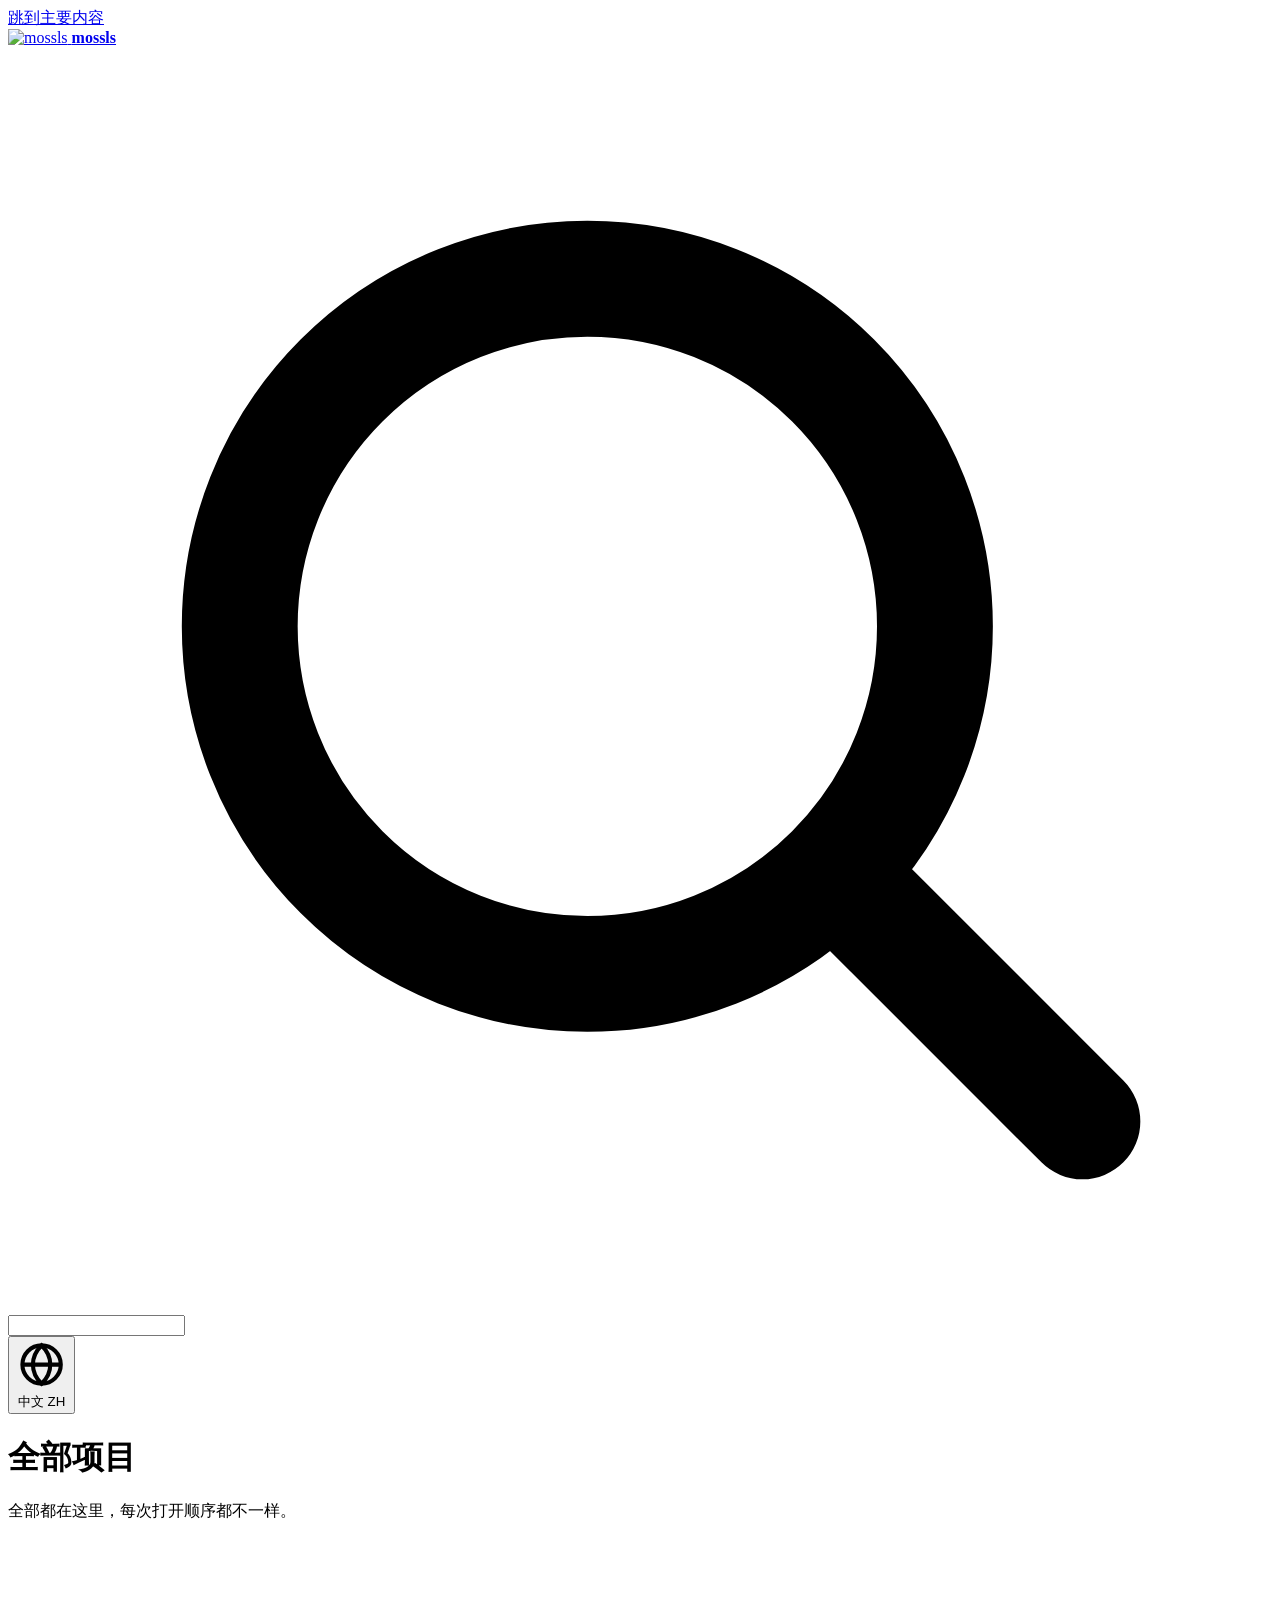
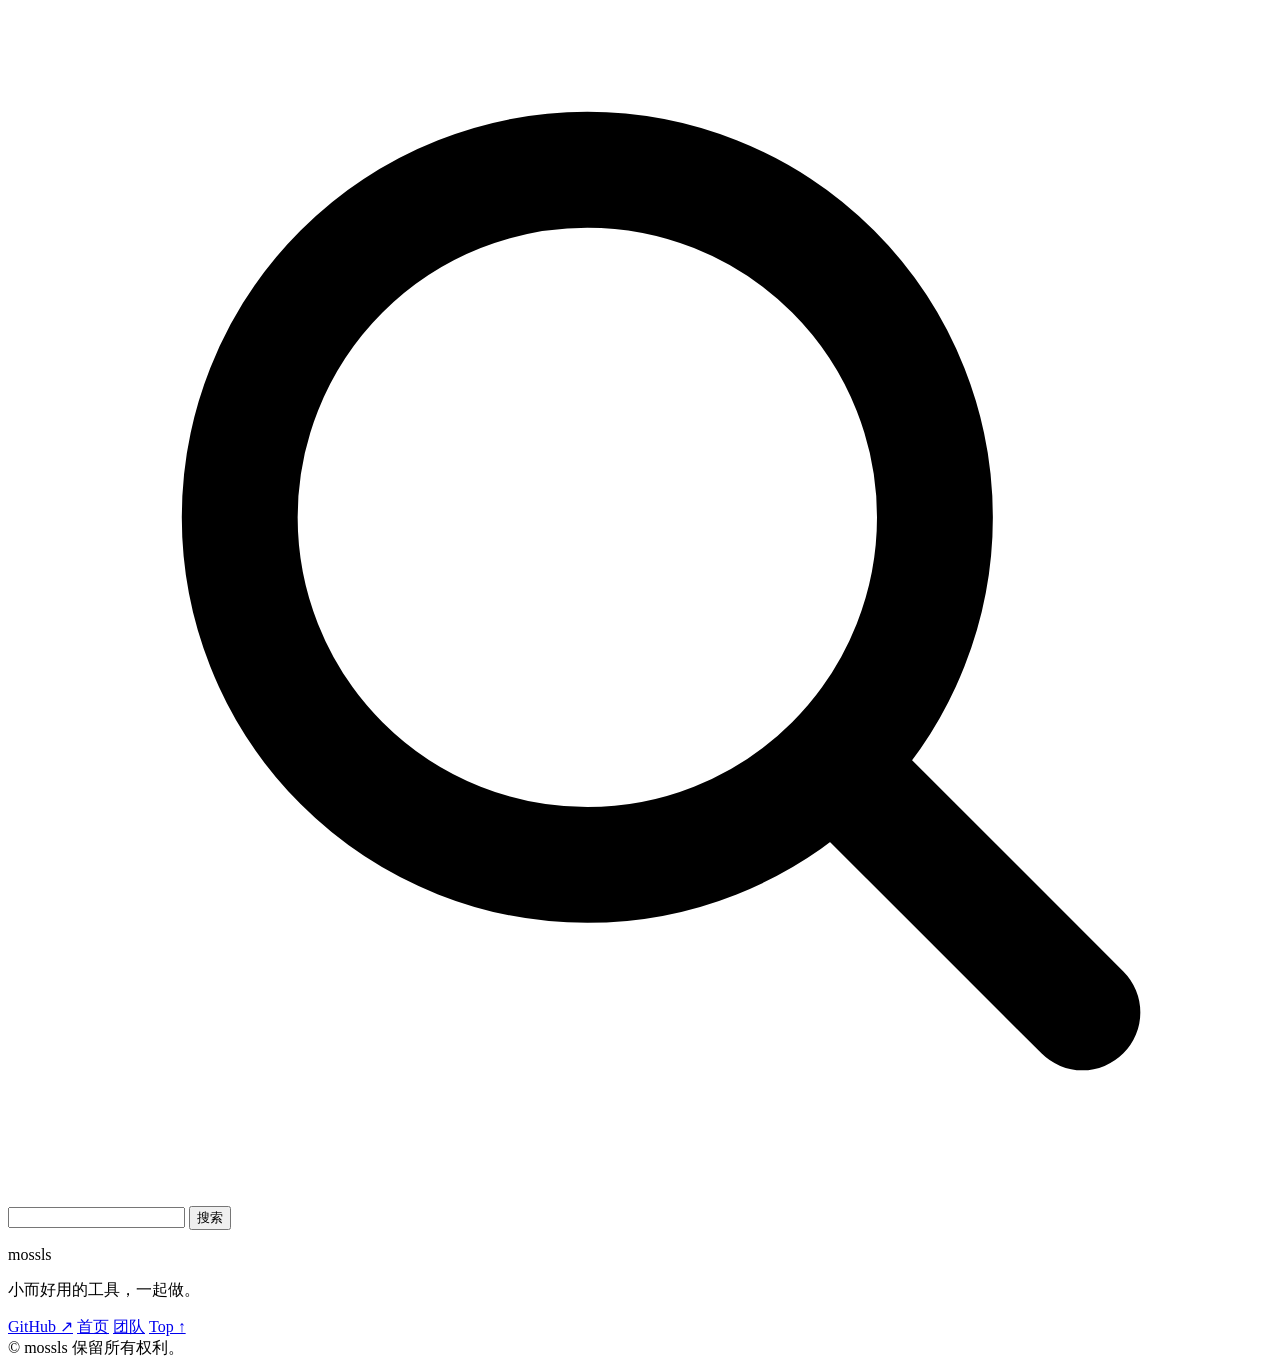
==== all.html @ 0a51744b "add all.html" ====
<!DOCTYPE html>
<html lang="zh" dir="ltr">
<head>
<meta charset="utf-8">
<meta name="viewport" content="width=device-width, initial-scale=1">
<title>mossls — 全部项目</title>
<meta name="description" content="mossls 的全部项目，可按类型、适用软件筛选。">
<meta name="theme-color" content="#fff7ee">
<meta name="color-scheme" content="light">
<link rel="icon" type="image/png" href="assets/favicon.png">
<link rel="apple-touch-icon" href="assets/app-icon.png">
<link rel="stylesheet" href="css/style.css">
<script>document.documentElement.classList.add('js');</script>
</head>
<body data-page="all">
<a class="skip" href="#main" data-i18n="a11y.skip">跳到主要内容</a>

<div class="nav-shell">
  <header class="nav site-header">
    <a class="brand" href="index.html">
      <img class="brand__logo" src="assets/logo-mark.png" alt="mossls" width="720" height="409">
      <span class="brand__text"><strong>mossls</strong></span>
    </a>

    <form class="nav__search" id="navSearch" role="search" action="all.html" method="get" autocomplete="off">
      <svg class="nav__searchico" viewBox="0 0 24 24" fill="none" stroke="currentColor" stroke-width="2.2" stroke-linecap="round" aria-hidden="true"><circle cx="11" cy="11" r="6.6"/><path d="M16 16l4.4 4.4"/></svg>
      <input class="nav__searchinput" id="navQ" type="search" name="q" enterkeyhint="search" autocomplete="off" spellcheck="false" aria-label="Search" data-i18n-placeholder="search.placeholder" data-i18n-aria="search.label">
    </form>

    <div class="lang" id="lang">
      <button class="lang__btn" id="langBtn" type="button" aria-expanded="false" aria-haspopup="listbox" data-i18n-aria="nav.language">
        <svg class="lang__globe" viewBox="0 0 20 20" fill="none" stroke="currentColor" stroke-width="1.6" aria-hidden="true"><circle cx="10" cy="10" r="7.5"/><path d="M2.5 10h15M10 2.5c2.2 2.1 3.4 4.7 3.4 7.5S12.2 15.4 10 17.5C7.8 15.4 6.6 12.8 6.6 10S7.8 4.6 10 2.5z"/></svg>
        <span id="langCurrent">中文</span>
        <span class="lang__code" id="langCode">ZH</span>
      </button>
      <ul class="lang__menu" id="langMenu" role="listbox"></ul>
    </div>
  </header>
</div>

<main class="page page-all" id="main">
  <header class="all-head">
    <h1 class="all-head__title" data-i18n="all.title">全部项目</h1>
    <p class="all-head__sub" data-i18n="all.sub">全部都在这里，每次打开顺序都不一样。</p>

    <form class="all-search" id="allSearch" role="search" autocomplete="off">
      <svg class="all-search__ico" viewBox="0 0 24 24" fill="none" stroke="currentColor" stroke-width="2.2" stroke-linecap="round" aria-hidden="true"><circle cx="11" cy="11" r="6.6"/><path d="M16 16l4.4 4.4"/></svg>
      <input class="all-search__input" id="allQ" type="search" autocomplete="off" spellcheck="false" aria-label="Search" data-i18n-placeholder="search.all" data-i18n-aria="search.label">
      <button class="all-search__go" type="submit" data-i18n="search.go">搜索</button>
    </form>

    <div class="all-facets" id="allFacets"></div>
    <p class="all-count" id="allCount"></p>
  </header>

  <div class="grid grid--all" id="allGrid"></div>
  <p class="all-empty" id="allEmpty" hidden data-i18n="search.empty">没有找到相关项目。</p>
</main>

<footer class="footer">
  <div class="footer__top">
    <div>
      <p class="footer__big">mossls</p>
      <p class="footer__tag" data-i18n="footer.tagline">小而好用的工具，一起做。</p>
    </div>
    <div class="footer__links">
      <a href="https://github.com/KOGGUA-EDIT" target="_blank" rel="noopener">GitHub ↗</a>
      <a href="index.html" data-i18n="nav.home">首页</a>
      <a href="team.html" data-i18n="nav.team">团队</a>
      <a href="#main">Top ↑</a>
    </div>
  </div>
  <div class="footer__bottom">
    <span>© <span id="year"></span> mossls</span>
    <span data-i18n="footer.rights">保留所有权利。</span>
  </div>
</footer>

<script src="js/i18n.js"></script>
<script src="js/data.js"></script>
<script src="js/main.js"></script>
</body>
</html>
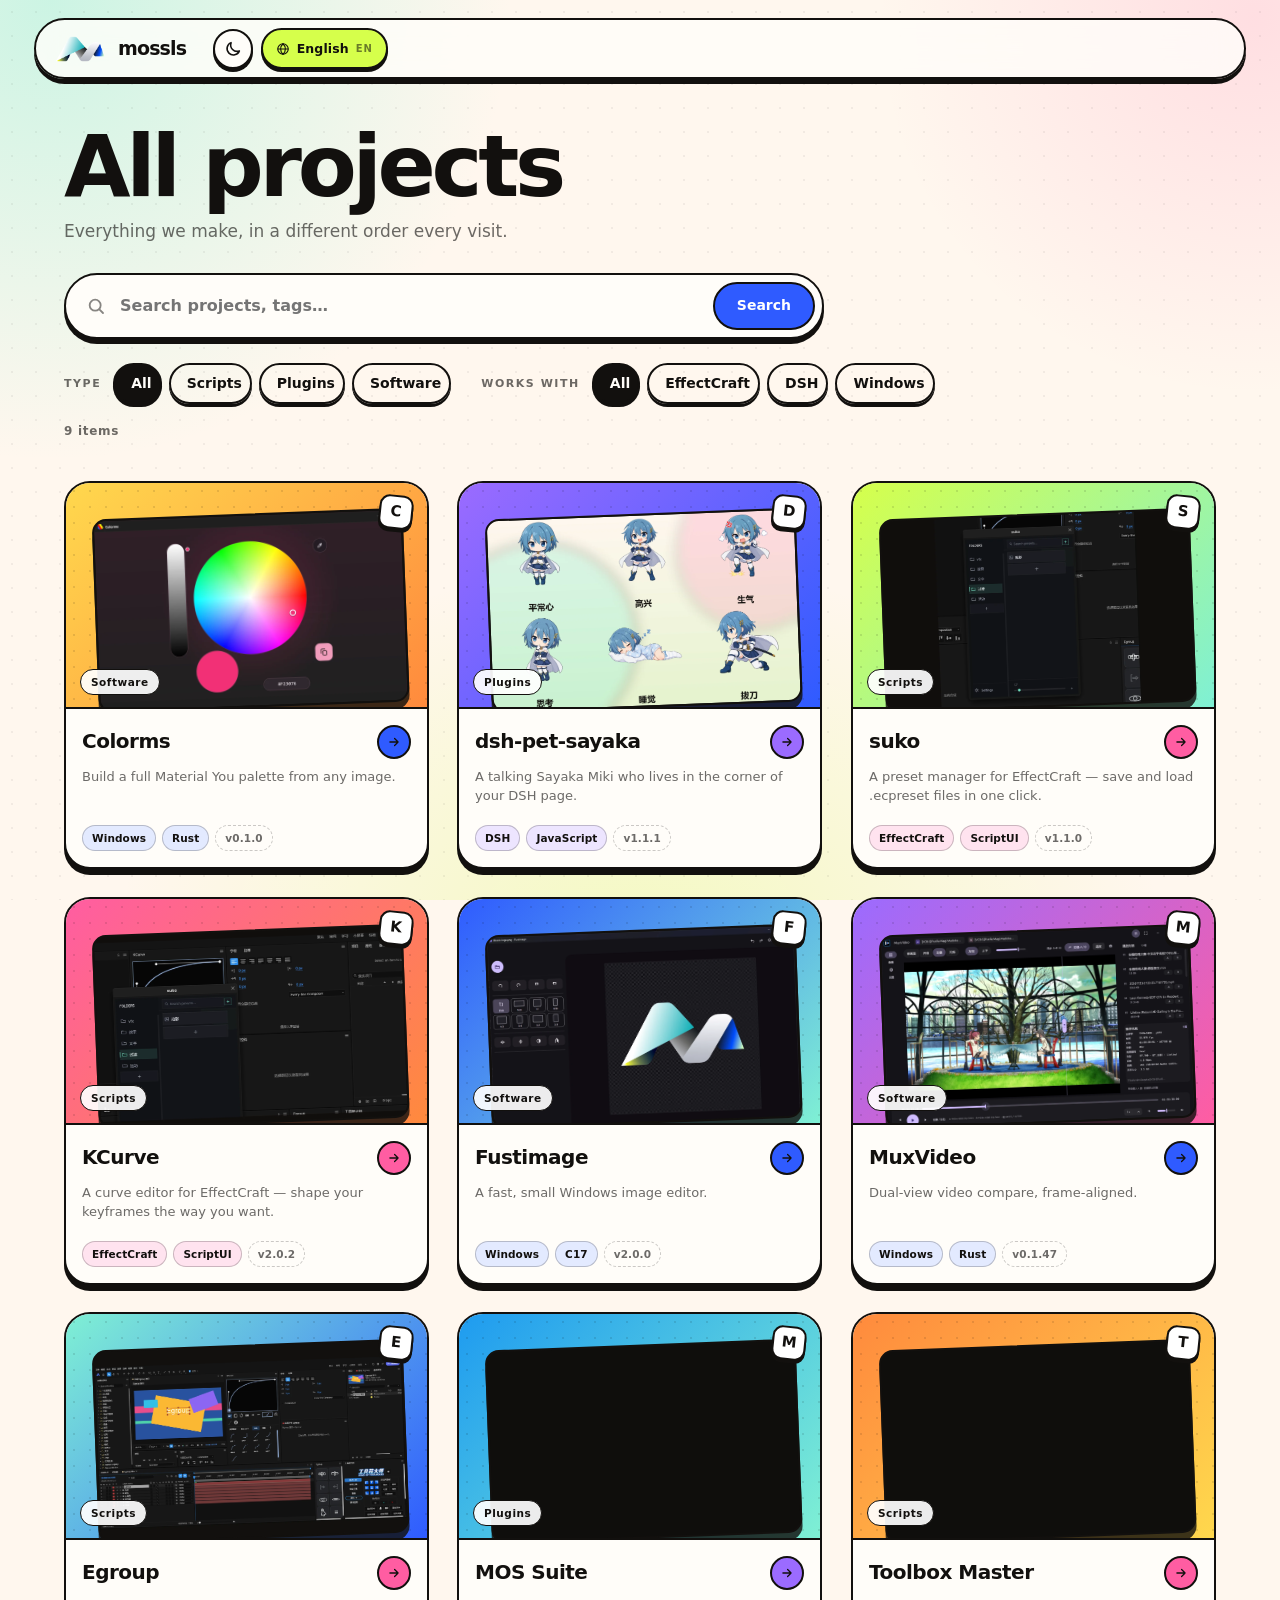
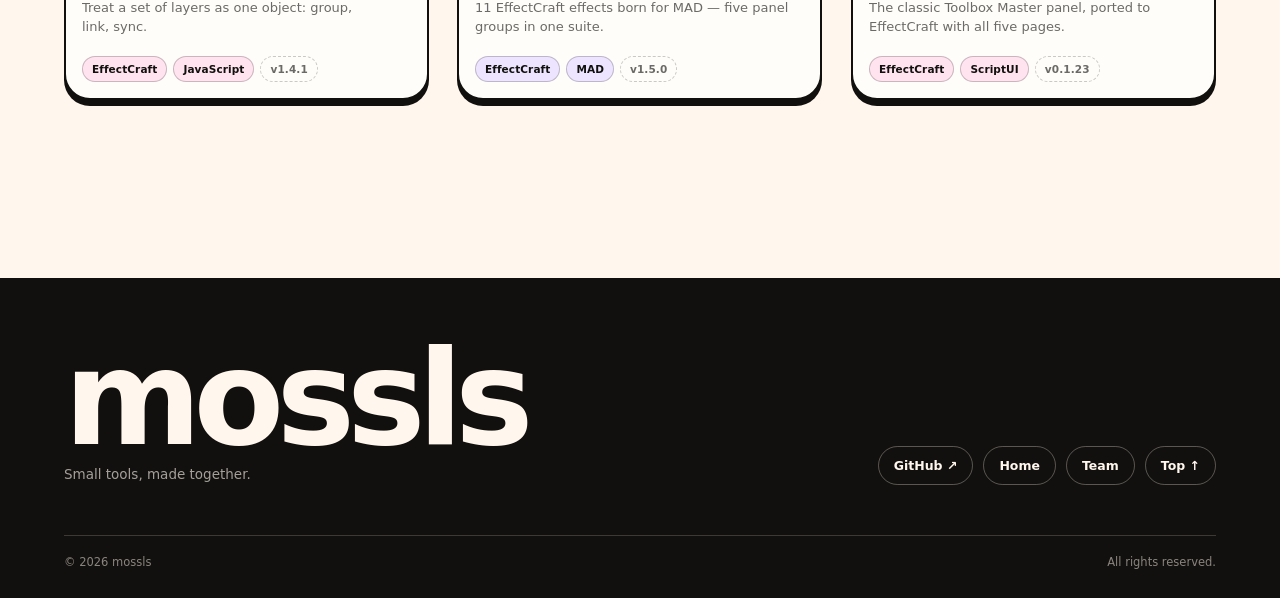
==== commit cdd44501: "feat: add hero logo stroke/particle animation, dark mode, refreshed app shots, and MOS Suite v1.5.0 " ====
--- a/all.html
+++ b/all.html
@@ -6,11 +6,11 @@
 <title>mossls — 全部项目</title>
 <meta name="description" content="mossls 的全部项目，可按类型、适用软件筛选。">
 <meta name="theme-color" content="#fff7ee">
-<meta name="color-scheme" content="light">
+<meta name="color-scheme" content="light dark">
 <link rel="icon" type="image/png" href="assets/favicon.png">
 <link rel="apple-touch-icon" href="assets/app-icon.png">
 <link rel="stylesheet" href="css/style.css">
-<script>document.documentElement.classList.add('js');</script>
+<script>(function(){var r=document.documentElement;r.classList.add('js');try{var t=localStorage.getItem('mossls.theme');if(t!=='dark'&&t!=='light')t=matchMedia('(prefers-color-scheme: dark)').matches?'dark':'light';r.dataset.theme=t;var m=document.querySelector('meta[name="theme-color"]');if(m)m.content=t==='dark'?'#111116':'#fff7ee';}catch(e){}})();</script>
 </head>
 <body data-page="all">
 <a class="skip" href="#main" data-i18n="a11y.skip">跳到主要内容</a>
@@ -27,13 +27,20 @@
       <input class="nav__searchinput" id="navQ" type="search" name="q" enterkeyhint="search" autocomplete="off" spellcheck="false" aria-label="Search" data-i18n-placeholder="search.placeholder" data-i18n-aria="search.label">
     </form>
 
-    <div class="lang" id="lang">
-      <button class="lang__btn" id="langBtn" type="button" aria-expanded="false" aria-haspopup="listbox" data-i18n-aria="nav.language">
-        <svg class="lang__globe" viewBox="0 0 20 20" fill="none" stroke="currentColor" stroke-width="1.6" aria-hidden="true"><circle cx="10" cy="10" r="7.5"/><path d="M2.5 10h15M10 2.5c2.2 2.1 3.4 4.7 3.4 7.5S12.2 15.4 10 17.5C7.8 15.4 6.6 12.8 6.6 10S7.8 4.6 10 2.5z"/></svg>
-        <span id="langCurrent">中文</span>
-        <span class="lang__code" id="langCode">ZH</span>
+    <div class="nav__tools">
+      <button class="theme-btn" id="themeBtn" type="button" aria-label="切换暗夜模式" data-i18n-aria="nav.theme">
+        <svg class="theme-btn__ico theme-btn__ico--sun" viewBox="0 0 24 24" fill="none" stroke="currentColor" stroke-width="2.1" stroke-linecap="round" stroke-linejoin="round" aria-hidden="true"><circle cx="12" cy="12" r="4.2"/><path d="M12 2.5v2.2M12 19.3v2.2M4.9 4.9l1.6 1.6M17.5 17.5l1.6 1.6M2.5 12h2.2M19.3 12h2.2M4.9 19.1l1.6-1.6M17.5 6.5l1.6-1.6"/></svg>
+        <svg class="theme-btn__ico theme-btn__ico--moon" viewBox="0 0 24 24" fill="none" stroke="currentColor" stroke-width="2.1" stroke-linecap="round" stroke-linejoin="round" aria-hidden="true"><path d="M20.5 14.5A8.5 8.5 0 0 1 9.5 3.5a8.5 8.5 0 1 0 11 11z"/></svg>
       </button>
-      <ul class="lang__menu" id="langMenu" role="listbox"></ul>
+
+      <div class="lang" id="lang">
+        <button class="lang__btn" id="langBtn" type="button" aria-expanded="false" aria-haspopup="listbox" data-i18n-aria="nav.language">
+          <svg class="lang__globe" viewBox="0 0 20 20" fill="none" stroke="currentColor" stroke-width="1.6" aria-hidden="true"><circle cx="10" cy="10" r="7.5"/><path d="M2.5 10h15M10 2.5c2.2 2.1 3.4 4.7 3.4 7.5S12.2 15.4 10 17.5C7.8 15.4 6.6 12.8 6.6 10S7.8 4.6 10 2.5z"/></svg>
+          <span id="langCurrent">中文</span>
+          <span class="lang__code" id="langCode">ZH</span>
+        </button>
+        <ul class="lang__menu" id="langMenu" role="listbox"></ul>
+      </div>
     </div>
   </header>
 </div>
--- a/css/style.css
+++ b/css/style.css
@@ -0,0 +1,2705 @@
+/* =========================================================
+   mossls — dopamine editorial
+   ========================================================= */
+
+:root {
+  color-scheme: light;
+  --ink: #12100e;
+  --ink-soft: rgba(18, 16, 14, .62);
+  --line: rgba(18, 16, 14, .16);
+  --paper: #fff7ee;
+  --paper-2: #fffdf9;
+  --blue: #2f5bff;
+  --mint: #7ff0d4;
+  --pink: #ff5da2;
+  --lime: #d6ff4b;
+  --yellow: #ffd84d;
+  --orange: #ff8a3d;
+  --violet: #9b6bff;
+  --radius: 26px;
+  --shadow: 0 6px 0 var(--ink);
+  --shadow-lift: 9px 11px 0 var(--ink);
+  --ease: cubic-bezier(.16, 1, .3, 1);
+  --font-ui: "Segoe UI Variable Text", "Segoe UI", system-ui, -apple-system,
+    "PingFang SC", "Hiragino Sans GB", "Microsoft YaHei", sans-serif;
+  --font-display: "Segoe UI Variable Display", "Segoe UI", system-ui, -apple-system,
+    "PingFang SC", "Hiragino Sans GB", "Microsoft YaHei", sans-serif;
+}
+
+/* ---------- base ---------- */
+
+*, *::before, *::after { box-sizing: border-box; }
+
+html {
+  overflow-x: clip;
+  scroll-behavior: smooth;
+  scroll-padding-block-start: 110px;
+  -webkit-text-size-adjust: 100%;
+}
+body {
+  margin: 0;
+  color: var(--ink);
+  font-family: var(--font-ui);
+  line-height: 1.55;
+  background-color: var(--paper);
+  background-image:
+    radial-gradient(rgba(18, 16, 14, .055) 1px, transparent 1px),
+    radial-gradient(58vw 58vw at 4% 0%, rgba(127, 240, 212, .40), transparent 62%),
+    radial-gradient(46vw 46vw at 98% 2%, rgba(255, 93, 162, .16), transparent 64%),
+    radial-gradient(64vw 48vw at 50% 106%, rgba(214, 255, 75, .28), transparent 64%);
+  background-size: 24px 24px, auto, auto, auto;
+  background-attachment: fixed;
+  overflow-x: hidden;
+  -webkit-font-smoothing: antialiased;
+  text-rendering: optimizeLegibility;
+}
+
+h1, h2, h3, p { margin: 0; }
+ul { margin: 0; padding: 0; list-style: none; }
+a { color: inherit; text-decoration: none; }
+img, svg { display: block; max-width: 100%; }
+button { font: inherit; color: inherit; background: none; border: 0; cursor: pointer; }
+
+:focus-visible {
+  outline: 3px solid var(--blue);
+  outline-offset: 3px;
+  border-radius: 8px;
+}
+
+::selection { background: var(--lime); color: var(--ink); }
+
+.skip {
+  position: fixed;
+  inset-block-start: -100px;
+  inset-inline-start: 16px;
+  z-index: 200;
+  padding: 12px 18px;
+  border: 2px solid var(--ink);
+  border-radius: 999px;
+  background: var(--lime);
+  font-weight: 700;
+  transition: inset-block-start .2s;
+}
+.skip:focus { inset-block-start: 16px; }
+
+/* ---------- nav ---------- */
+
+.nav-shell {
+  position: sticky;
+  inset-block-start: 0;
+  z-index: 90;
+  padding: clamp(10px, 1.6vw, 18px) clamp(12px, 3.4vw, 34px);
+}
+
+.nav {
+  position: relative;
+  display: flex;
+  align-items: center;
+  gap: clamp(10px, 1.6vw, 22px);
+  max-width: 1480px;
+  margin: 0 auto;
+  padding: 8px 10px 8px 14px;
+  border: 2px solid var(--ink);
+  border-radius: 999px;
+  background: rgba(255, 253, 249, .84);
+  backdrop-filter: blur(18px) saturate(1.5);
+  -webkit-backdrop-filter: blur(18px) saturate(1.5);
+  box-shadow: 0 5px 0 var(--ink);
+}
+
+.brand {
+  display: flex;
+  align-items: center;
+  gap: 10px;
+  flex: none;
+  padding: 2px 6px 2px 2px;
+  border-radius: 999px;
+}
+.brand__logo { width: 56px; height: auto; }
+.brand__text { display: flex; flex-direction: column; line-height: 1.02; }
+.brand__text strong {
+  font-size: 19px;
+  font-weight: 800;
+  letter-spacing: -.045em;
+}
+.brand__text small {
+  font-size: 9.5px;
+  font-weight: 700;
+  letter-spacing: .2em;
+  text-transform: uppercase;
+  color: var(--ink-soft);
+}
+
+.nav__search {
+  position: relative;
+  display: flex;
+  align-items: center;
+  gap: 9px;
+  flex: 1 1 200px;
+  min-width: 0;
+  max-width: 440px;
+  margin-inline: auto;
+  height: 44px;
+  padding-inline: 16px;
+  border: 2px solid var(--ink);
+  border-radius: 999px;
+  background: var(--paper);
+  transition: box-shadow .18s var(--ease), transform .18s var(--ease);
+}
+.nav__search:focus-within { box-shadow: 0 0 0 4px rgba(47, 91, 255, .16); }
+
+.nav__searchico { flex: none; width: 18px; height: 18px; opacity: .45; }
+
+.nav__searchinput {
+  flex: 1 1 0;
+  width: 0;
+  min-width: 0;
+  height: 100%;
+  border: 0;
+  background: none;
+  font: inherit;
+  font-size: 14.5px;
+  font-weight: 650;
+  letter-spacing: -.01em;
+  color: var(--ink);
+}
+.nav__searchinput::placeholder { color: rgba(18, 16, 14, .42); font-weight: 500; }
+.nav__searchinput:focus { outline: none; }
+.nav__searchinput::-webkit-search-cancel-button,
+.nav__searchinput::-webkit-search-decoration { -webkit-appearance: none; appearance: none; }
+
+.nav__menu {
+  display: flex;
+  align-items: center;
+  gap: 2px;
+  margin-inline-start: auto;
+}
+
+.navitem { position: relative; }
+
+.navitem__btn {
+  display: flex;
+  align-items: center;
+  gap: 7px;
+  padding: 10px 14px;
+  border-radius: 999px;
+  font-size: 14.5px;
+  font-weight: 700;
+  letter-spacing: -.01em;
+  transition: background .18s, color .18s;
+}
+.navitem__btn:hover { background: rgba(18, 16, 14, .06); }
+.navitem.is-open .navitem__btn { background: var(--ink); color: var(--paper); }
+
+.chev { width: 11px; height: 11px; transition: transform .28s var(--ease); }
+.navitem:hover .chev,
+.navitem.is-open .chev { transform: rotate(180deg); }
+
+.navitem__panel {
+  position: absolute;
+  inset-block-start: calc(100% + 15px);
+  inset-inline-end: 0;
+  width: min(336px, 82vw);
+  padding: 8px;
+  border: 2px solid var(--ink);
+  border-radius: 22px;
+  background: var(--paper-2);
+  box-shadow: 0 7px 0 rgba(18, 16, 14, .9);
+  opacity: 0;
+  visibility: hidden;
+  transform: translateY(10px) scale(.985);
+  transform-origin: top;
+  transition: opacity .2s, transform .26s var(--ease), visibility .2s;
+  z-index: 5;
+}
+.navitem:hover .navitem__panel,
+.navitem:focus-within .navitem__panel,
+.navitem.is-open .navitem__panel {
+  opacity: 1;
+  visibility: visible;
+  transform: none;
+}
+
+.pitem {
+  display: flex;
+  gap: 12px;
+  align-items: flex-start;
+  padding: 10px 12px;
+  border-radius: 15px;
+  transition: background .18s, transform .18s;
+}
+.pitem:hover { background: rgba(18, 16, 14, .055); transform: translateX(2px); }
+.pitem__dot {
+  flex: none;
+  width: 11px;
+  height: 11px;
+  margin-block-start: 6px;
+  border: 1.5px solid var(--ink);
+  border-radius: 50%;
+}
+.pitem__name {
+  display: block;
+  font-size: 14.5px;
+  font-weight: 800;
+  letter-spacing: -.015em;
+}
+.pitem__desc {
+  display: block;
+  margin-block-start: 1px;
+  font-size: 12.5px;
+  line-height: 1.35;
+  color: var(--ink-soft);
+}
+.pitem__more {
+  display: block;
+  margin: 6px 6px 2px;
+  padding: 8px 10px;
+  border-radius: 12px;
+  font-size: 12.5px;
+  font-weight: 700;
+  color: var(--ink-soft);
+  text-align: center;
+}
+.pitem__more:hover { background: rgba(18, 16, 14, .05); color: var(--ink); }
+
+/* language */
+
+.lang { position: relative; flex: none; }
+
+.lang__btn {
+  display: flex;
+  align-items: center;
+  gap: 7px;
+  padding: 9px 13px;
+  border: 2px solid var(--ink);
+  border-radius: 999px;
+  background: var(--lime);
+  font-size: 12.5px;
+  font-weight: 800;
+  letter-spacing: .01em;
+  box-shadow: 0 3px 0 var(--ink);
+  transition: transform .16s var(--ease), box-shadow .16s;
+}
+.lang__btn:hover { transform: translate(-1px, -1px); box-shadow: 4px 4px 0 var(--ink); }
+.lang__btn:active { transform: translate(1px, 1px); box-shadow: 0 1px 0 var(--ink); }
+.lang__globe { width: 14px; height: 14px; }
+
+.lang__menu {
+  position: absolute;
+  inset-block-start: calc(100% + 14px);
+  inset-inline-end: 0;
+  width: 190px;
+  padding: 6px;
+  border: 2px solid var(--ink);
+  border-radius: 18px;
+  background: var(--paper-2);
+  box-shadow: 0 7px 0 rgba(18, 16, 14, .9);
+  opacity: 0;
+  visibility: hidden;
+  transform: translateY(8px);
+  transition: opacity .18s, transform .22s var(--ease), visibility .18s;
+  z-index: 6;
+}
+.lang.is-open .lang__menu { opacity: 1; visibility: visible; transform: none; }
+
+.lang__opt {
+  display: flex;
+  align-items: center;
+  justify-content: space-between;
+  gap: 10px;
+  width: 100%;
+  padding: 9px 11px;
+  border-radius: 11px;
+  font-size: 13.5px;
+  font-weight: 650;
+  text-align: start;
+  transition: background .15s;
+}
+.lang__opt:hover { background: rgba(18, 16, 14, .06); }
+.lang__opt[aria-selected="true"] { background: var(--ink); color: var(--paper); }
+.lang__code {
+  font-size: 10px;
+  font-weight: 800;
+  letter-spacing: .08em;
+  text-transform: uppercase;
+  opacity: .55;
+}
+
+.burger {
+  display: none;
+  width: 44px;
+  height: 44px;
+  border: 2px solid var(--ink);
+  border-radius: 50%;
+  background: var(--paper-2);
+  flex-direction: column;
+  align-items: center;
+  justify-content: center;
+  gap: 5px;
+}
+.burger span {
+  display: block;
+  width: 17px;
+  height: 2.5px;
+  border-radius: 2px;
+  background: var(--ink);
+  transition: transform .25s var(--ease), opacity .2s;
+}
+.burger[aria-expanded="true"] span:first-child { transform: translateY(3.7px) rotate(45deg); }
+.burger[aria-expanded="true"] span:last-child { transform: translateY(-3.7px) rotate(-45deg); }
+
+/* ---------- hero ---------- */
+
+.hero {
+  position: relative;
+  display: grid;
+  grid-template-columns: minmax(0, .92fr) minmax(0, 1.08fr);
+  align-items: center;
+  gap: clamp(16px, 3.5vw, 56px);
+  max-width: 1480px;
+  margin: 0 auto;
+  padding: clamp(18px, 4vw, 54px) clamp(18px, 5vw, 64px) clamp(48px, 7vw, 90px);
+  min-height: calc(100svh - 96px);
+}
+
+.hero__mark {
+  position: relative;
+  display: grid;
+  place-items: center;
+  min-height: clamp(180px, 30vw, 420px);
+}
+
+.hero__blob {
+  position: absolute;
+  width: 74%;
+  aspect-ratio: 1.05;
+  border-radius: 47% 53% 58% 42% / 48% 44% 56% 52%;
+  background: radial-gradient(circle at 32% 26%, #c9fff0 0%, #7ff0d4 46%, #57d9ff 100%);
+  opacity: .55;
+  filter: blur(1px);
+  animation: blobFloat 14s ease-in-out infinite;
+}
+
+.hero__glow {
+  position: absolute;
+  width: 96%;
+  aspect-ratio: 1;
+  border-radius: 50%;
+  background: radial-gradient(circle, rgba(255, 255, 255, .95) 0%, rgba(255, 255, 255, 0) 62%);
+}
+
+/* The logo is shown exactly as the source artwork — no coloured plate, no glow. */
+.hero__mark::before {
+  content: "";
+  position: absolute;
+  width: min(92%, 660px);
+  aspect-ratio: 1.9;
+  border-radius: 50%;
+  background: radial-gradient(closest-side, rgba(255, 255, 255, .92), rgba(255, 255, 255, 0));
+  opacity: .75;
+}
+
+@keyframes blobFloat {
+  0%, 100% { transform: rotate(-4deg) scale(1); }
+  50% { transform: rotate(5deg) scale(1.05); }
+}
+
+.logodraw {
+  position: relative;
+  width: min(100%, 640px);
+  height: auto;
+  animation: logoSettle .8s var(--ease) 1s both;
+}
+
+@keyframes logoSettle {
+  0% { transform: translateY(-30px) scale(.965); }
+  62% { transform: translateY(5px) scale(1.012); }
+  100% { transform: translateY(0) scale(1); }
+}
+
+.draw-path {
+  stroke-dasharray: 1;
+  stroke-dashoffset: 1;
+  animation: drawPath 1.35s cubic-bezier(.6, .02, .3, 1) .1s forwards;
+}
+
+@keyframes drawPath { to { stroke-dashoffset: 0; } }
+
+.spark {
+  position: absolute;
+  font-size: clamp(16px, 2.4vw, 30px);
+  line-height: 1;
+  animation: sparkFloat 6s ease-in-out infinite;
+  animation-delay: var(--sd, 0s);
+}
+.spark--a { inset-block-start: 8%; inset-inline-start: 6%; color: var(--pink); --sd: 0s; }
+.spark--b { inset-block-end: 14%; inset-inline-end: 8%; color: var(--blue); --sd: 1.4s; }
+.spark--c { inset-block-start: 22%; inset-inline-end: 12%; color: var(--orange); font-size: clamp(10px, 1.4vw, 16px); --sd: .8s; }
+.spark--d { inset-block-end: 20%; inset-inline-start: 12%; color: var(--violet); font-size: clamp(10px, 1.4vw, 16px); --sd: 2.1s; }
+
+@keyframes sparkFloat {
+  0%, 100% { transform: translateY(0) rotate(0deg) scale(1); }
+  50% { transform: translateY(-12px) rotate(14deg) scale(1.12); }
+}
+
+.hero__copy { text-align: center; }
+
+.eyebrow {
+  display: inline-flex;
+  align-items: center;
+  gap: 8px;
+  padding: 7px 14px;
+  border: 2px solid var(--ink);
+  border-radius: 999px;
+  background: var(--lime);
+  font-size: 11.5px;
+  font-weight: 800;
+  letter-spacing: .16em;
+  text-transform: uppercase;
+  transform: rotate(-2deg);
+}
+
+.wordmark-wrap { position: relative; margin-block: clamp(14px, 2.4vw, 26px) clamp(6px, 1vw, 10px); }
+
+.wordmark {
+  display: flex;
+  justify-content: center;
+  font-family: var(--font-display);
+  font-size: clamp(58px, 11.4vw, 172px);
+  font-weight: 900;
+  line-height: .84;
+  letter-spacing: -.055em;
+  color: var(--ink);
+}
+.wordmark span {
+  display: inline-block;
+  opacity: 0;
+  filter: blur(16px);
+  transform: translateY(.3em) scale(.94);
+  animation: letterIn .85s var(--ease) forwards;
+  animation-delay: calc(1.7s + var(--i, 0) * .06s);
+}
+
+@keyframes letterIn {
+  to { opacity: 1; filter: blur(0); transform: none; }
+}
+
+.wordmark__rule {
+  width: min(78%, 540px);
+  height: 18px;
+  margin: 4px auto 0;
+  overflow: visible;
+}
+.wordmark__rule path {
+  stroke-dasharray: 1;
+  stroke-dashoffset: 1;
+  animation: drawPath .9s var(--ease) 2.1s forwards;
+}
+
+.hero__tagline {
+  margin-block: clamp(10px, 1.6vw, 18px) 0;
+  font-size: clamp(17px, 1.9vw, 22px);
+  font-weight: 650;
+  letter-spacing: -.015em;
+  line-height: 1.35;
+  text-wrap: balance;
+}
+
+.hero__sub {
+  max-width: min(100%, 30em);
+  margin: 10px auto 0;
+  font-size: clamp(13.5px, 1.2vw, 15.5px);
+  color: var(--ink-soft);
+  text-wrap: pretty;
+}
+
+.hero__actions {
+  display: flex;
+  flex-wrap: wrap;
+  justify-content: center;
+  gap: 12px;
+  margin-block-start: clamp(20px, 2.6vw, 30px);
+}
+
+.btn {
+  display: inline-flex;
+  align-items: center;
+  justify-content: center;
+  gap: 9px;
+  padding: 13px 23px;
+  border: 2px solid var(--ink);
+  border-radius: 999px;
+  background: var(--paper-2);
+  font-size: 14.5px;
+  font-weight: 750;
+  letter-spacing: -.01em;
+  box-shadow: 0 4px 0 var(--ink);
+  transition: transform .18s var(--ease), box-shadow .18s var(--ease), background .18s;
+  white-space: nowrap;
+}
+.btn:hover { transform: translate(-2px, -2px); box-shadow: 6px 6px 0 var(--ink); }
+.btn:active { transform: translate(1px, 1px); box-shadow: 0 1px 0 var(--ink); }
+.btn--primary { background: var(--blue); color: #fff; }
+.btn--primary:hover { background: #1f49e6; }
+.btn--mint { background: var(--mint); color: var(--ink); }
+.btn__ico { width: 16px; height: 16px; }
+
+.hero__meta {
+  margin-block-start: 18px;
+  font-size: 12px;
+  font-weight: 650;
+  letter-spacing: .02em;
+  color: var(--ink-soft);
+}
+.hero__meta b { color: var(--ink); }
+.hero__meta a {
+  border-block-end: 1.5px solid currentColor;
+  padding-block-end: 1px;
+  transition: color .18s, border-color .18s;
+}
+.hero__meta a:hover { color: var(--ink); border-color: var(--ink); }
+
+.hero__scroll {
+  position: absolute;
+  inset-block-end: 16px;
+  inset-inline-start: 50%;
+  transform: translateX(-50%);
+  display: flex;
+  flex-direction: column;
+  align-items: center;
+  gap: 7px;
+  font-size: 10.5px;
+  font-weight: 750;
+  letter-spacing: .18em;
+  text-transform: uppercase;
+  color: var(--ink-soft);
+}
+.hero__scrollline {
+  width: 2px;
+  height: 26px;
+  border-radius: 2px;
+  background: linear-gradient(var(--ink), transparent);
+  animation: scrollPulse 2s ease-in-out infinite;
+}
+@keyframes scrollPulse {
+  0%, 100% { transform: scaleY(.5); opacity: .4; transform-origin: top; }
+  50% { transform: scaleY(1); opacity: 1; transform-origin: top; }
+}
+
+/* ---------- hero entrance ---------- */
+
+.js .hero-in {
+  opacity: 0;
+  filter: blur(14px);
+  transform: translateY(18px);
+  animation: heroIn .9s var(--ease) forwards;
+  animation-delay: var(--hd, 1.6s);
+}
+.js .site-header.hero-in { transform: translateY(-12px); }
+
+@keyframes heroIn {
+  to { opacity: 1; filter: blur(0); transform: none; }
+}
+
+/* ---------- marquee ---------- */
+
+.marquee-wrap {
+  overflow: hidden;
+  padding-block: 14px;
+  margin-block: clamp(6px, 2vw, 24px) clamp(10px, 2vw, 20px);
+}
+
+.marquee {
+  direction: ltr;
+  transform: rotate(-1.15deg) scale(1.035);
+  border-block: 2px solid var(--ink);
+  background: var(--ink);
+  color: var(--paper);
+  padding-block: 10px;
+  overflow: hidden;
+}
+
+.marquee__track {
+  display: flex;
+  align-items: center;
+  width: max-content;
+  animation: marqueeScroll 30s linear infinite;
+}
+
+.marquee__track > * {
+  flex: none;
+  padding-inline: 22px;
+  font-size: clamp(20px, 2.6vw, 32px);
+  font-weight: 900;
+  letter-spacing: -.02em;
+  text-transform: uppercase;
+  line-height: 1.2;
+}
+.marquee__track .outline {
+  color: transparent;
+  -webkit-text-stroke: 1.4px var(--paper);
+}
+.marquee__track .star { color: var(--mint); -webkit-text-stroke: 0; }
+
+@keyframes marqueeScroll { to { transform: translateX(-50%); } }
+
+/* ---------- search results ---------- */
+
+.results {
+  max-width: 1480px;
+  margin: 0 auto;
+  padding: clamp(34px, 5vw, 64px) clamp(18px, 5vw, 64px) clamp(54px, 7vw, 96px);
+  scroll-margin-top: 96px;
+}
+
+.results__head {
+  display: flex;
+  flex-wrap: wrap;
+  align-items: baseline;
+  gap: 12px 20px;
+  padding-block-end: 18px;
+  margin-block-end: clamp(20px, 3vw, 34px);
+  border-block-end: 2px dashed var(--line);
+}
+
+.results__title {
+  display: flex;
+  flex-wrap: wrap;
+  align-items: baseline;
+  gap: 10px;
+  font-family: var(--font-display);
+  font-size: clamp(24px, 3.2vw, 40px);
+  font-weight: 900;
+  line-height: 1;
+  letter-spacing: -.045em;
+}
+
+.results__q { color: var(--blue); font-weight: 800; }
+
+.results__count {
+  padding: 6px 13px;
+  border: 2px solid var(--ink);
+  border-radius: 999px;
+  background: var(--lime);
+  font-size: 13px;
+  font-weight: 800;
+  transform: rotate(-1.5deg);
+}
+
+.results__clear {
+  margin-inline-start: auto;
+  font-size: 13.5px;
+  font-weight: 750;
+  text-decoration: underline;
+  text-underline-offset: 3px;
+  opacity: .6;
+  transition: opacity .18s;
+}
+.results__clear:hover { opacity: 1; }
+
+.results__empty {
+  padding-block: clamp(40px, 8vw, 96px);
+  text-align: center;
+  font-size: clamp(16px, 1.8vw, 20px);
+  font-weight: 600;
+  color: rgba(18, 16, 14, .5);
+}
+
+.section__empty {
+  padding-block: 30px;
+  font-size: 15px;
+  font-weight: 600;
+  color: rgba(18, 16, 14, .45);
+}
+/* ---------- sections ---------- */
+
+.sections {
+  max-width: 1480px;
+  margin: 0 auto;
+  padding-inline: clamp(18px, 5vw, 64px);
+}
+
+.section {
+  padding-block: clamp(44px, 6.5vw, 86px);
+  border-block-start: 2px dashed var(--line);
+  scroll-margin-top: 110px;
+}
+.section:first-child { border-block-start: 0; }
+
+.section__head {
+  display: grid;
+  grid-template-columns: auto minmax(0, 1fr) auto;
+  align-items: start;
+  gap: 12px 24px;
+  margin-block-end: clamp(22px, 3.4vw, 40px);
+}
+
+.section__num {
+  display: inline-grid;
+  place-items: center;
+  min-width: 46px;
+  height: 46px;
+  margin-block-start: 6px;
+  padding-inline: 10px;
+  border: 2px solid var(--ink);
+  border-radius: 999px;
+  background: var(--acc, var(--mint));
+  font-size: 13px;
+  font-weight: 800;
+  letter-spacing: .04em;
+  transform: rotate(-3deg);
+}
+
+.section__titlewrap { flex: 1 1 320px; min-width: 0; }
+
+.section__title {
+  font-family: var(--font-display);
+  font-size: clamp(32px, 5.2vw, 66px);
+  font-weight: 900;
+  line-height: .95;
+  letter-spacing: -.045em;
+}
+
+.section__desc {
+  max-width: 42ch;
+  margin-block-start: 8px;
+  font-size: clamp(13px, 1.2vw, 15px);
+  color: var(--ink-soft);
+}
+
+.section__count {
+  align-self: start;
+  margin-block-start: 8px;
+  justify-self: end;
+  padding: 6px 12px;
+  border: 2px solid var(--ink);
+  border-radius: 999px;
+  background: var(--paper-2);
+  font-size: 11.5px;
+  font-weight: 800;
+  letter-spacing: .06em;
+  white-space: nowrap;
+}
+
+/* ---------- view-all link ---------- */
+
+.section__all {
+  align-self: start;
+  justify-self: end;
+  display: inline-flex;
+  align-items: center;
+  gap: 9px;
+  margin-block-start: 6px;
+  padding: 8px 13px 8px 15px;
+  border: 2px solid var(--ink);
+  border-radius: 999px;
+  background: var(--acc-soft, var(--paper-2));
+  font-size: 13px;
+  font-weight: 800;
+  letter-spacing: -.01em;
+  white-space: nowrap;
+  transition: transform .18s var(--ease), box-shadow .18s var(--ease), background .18s var(--ease);
+}
+.section__all > span { display: inline-flex; align-items: center; gap: 7px; }
+.section__all svg { width: 15px; height: 15px; }
+.section__allnum {
+  display: inline-grid;
+  place-items: center;
+  min-width: 21px;
+  height: 21px;
+  padding-inline: 6px;
+  border: 1.5px solid var(--ink);
+  border-radius: 999px;
+  background: var(--paper-2);
+  font-size: 11px;
+  font-weight: 800;
+}
+.section__all:hover {
+  transform: translate(-2px, -2px);
+  box-shadow: 4px 4px 0 var(--ink);
+  background: var(--acc, var(--mint));
+}
+
+/* ---------- all projects page ---------- */
+
+body[data-page="all"] .nav__search { display: none; }
+body[data-page="all"] .nav .lang { margin-inline-start: auto; }
+body[data-page="all"] .cover__num { display: none; }
+
+.page-all { padding-block-start: clamp(24px, 4vw, 52px); }
+
+.all-head { margin-block-end: clamp(22px, 3.4vw, 40px); }
+
+.all-head__title {
+  font-family: var(--font-display);
+  font-size: clamp(40px, 7vw, 86px);
+  font-weight: 900;
+  line-height: .92;
+  letter-spacing: -.05em;
+}
+
+.all-head__sub {
+  max-width: 46ch;
+  margin-block-start: 12px;
+  font-size: clamp(14px, 1.4vw, 17px);
+  color: var(--ink-soft);
+  text-wrap: pretty;
+}
+
+.all-search {
+  display: flex;
+  align-items: center;
+  gap: 12px;
+  max-width: 760px;
+  margin-block-start: clamp(18px, 2.6vw, 28px);
+  padding: 7px 7px 7px 20px;
+  border: 2px solid var(--ink);
+  border-radius: 999px;
+  background: var(--paper-2);
+  box-shadow: 0 5px 0 var(--ink);
+  transition: box-shadow .18s var(--ease);
+}
+.all-search:focus-within { box-shadow: 0 5px 0 var(--ink), 0 0 0 4px rgba(47, 91, 255, .16); }
+.all-search__ico { flex: none; width: 20px; height: 20px; opacity: .5; }
+
+.all-search__input {
+  flex: 1 1 0;
+  min-width: 0;
+  height: 42px;
+  border: 0;
+  background: none;
+  font: inherit;
+  font-size: 16px;
+  font-weight: 650;
+  color: var(--ink);
+}
+.all-search__input:focus { outline: none; }
+.all-search__input::-webkit-search-cancel-button,
+.all-search__input::-webkit-search-decoration { -webkit-appearance: none; appearance: none; }
+
+.all-search__go {
+  flex: none;
+  padding: 11px 22px;
+  border: 2px solid var(--ink);
+  border-radius: 999px;
+  background: var(--blue);
+  color: #fff;
+  font-size: 14px;
+  font-weight: 800;
+  transition: transform .18s var(--ease), background .18s var(--ease);
+}
+.all-search__go:hover { transform: translateY(-1px); }
+
+.all-facets {
+  display: flex;
+  flex-wrap: wrap;
+  gap: 12px 30px;
+  margin-block-start: clamp(16px, 2.4vw, 24px);
+}
+
+.facet { display: flex; flex-wrap: wrap; align-items: center; gap: 8px 12px; }
+
+.facet__label {
+  font-size: 11px;
+  font-weight: 800;
+  letter-spacing: .14em;
+  text-transform: uppercase;
+  color: var(--ink-soft);
+}
+
+.chips { display: flex; flex-wrap: wrap; gap: 7px; }
+
+.chip {
+  padding: 6px 13px;
+  border: 2px solid var(--ink);
+  border-radius: 999px;
+  background: var(--paper-2);
+  font-size: 13px;
+  font-weight: 700;
+  transition: background .16s var(--ease), color .16s var(--ease), transform .16s var(--ease);
+}
+.chip:hover { transform: translateY(-1px); background: var(--mint); }
+.chip.is-on { background: var(--ink); color: var(--paper-2); }
+
+.all-count {
+  margin-block-start: 18px;
+  font-size: 12px;
+  font-weight: 700;
+  letter-spacing: .06em;
+  color: var(--ink-soft);
+}
+
+.grid--all { padding-block-end: clamp(46px, 8vw, 88px); }
+
+.all-empty {
+  padding-block: clamp(28px, 6vw, 56px);
+  font-size: 15px;
+  color: var(--ink-soft);
+}
+
+/* ---------- cards ---------- */
+
+.grid {
+  display: grid;
+  grid-template-columns: repeat(auto-fill, minmax(min(100%, 340px), 1fr));
+  gap: clamp(16px, 2.2vw, 28px);
+}
+
+.card {
+  position: relative;
+  display: flex;
+  flex-direction: column;
+  border: 2px solid var(--ink);
+  border-radius: var(--radius);
+  background: var(--paper-2);
+  overflow: hidden;
+  container-type: inline-size;
+  box-shadow: var(--shadow);
+  transition: transform .24s var(--ease), box-shadow .24s var(--ease);
+}
+.card:hover { transform: translate(-3px, -4px); box-shadow: var(--shadow-lift); }
+.card:active { transform: translate(0, 0); box-shadow: var(--shadow); }
+
+.card__cover {
+  position: relative;
+  aspect-ratio: 16 / 10;
+  overflow: hidden;
+  border-block-end: 2px solid var(--ink);
+  background: linear-gradient(135deg, var(--c1, var(--mint)), var(--c2, var(--blue)));
+  isolation: isolate;
+}
+
+@container (min-width: 520px) {
+  .card__cover { aspect-ratio: 16 / 7.6; }
+  .cover__tile { width: 26%; }
+}
+
+.cover__dots {
+  position: absolute;
+  inset: 0;
+  background-image: radial-gradient(rgba(18, 16, 14, .26) 1.4px, transparent 1.4px);
+  background-size: 16px 16px;
+  opacity: .42;
+  mix-blend-mode: multiply;
+}
+
+.cover__num {
+  position: absolute;
+  inset-block-start: -16%;
+  inset-inline-end: 3%;
+  font-family: var(--font-display);
+  font-size: clamp(90px, 19cqw, 150px);
+  font-weight: 900;
+  line-height: 1;
+  letter-spacing: -.05em;
+  color: transparent;
+  -webkit-text-stroke: 2px rgba(18, 16, 14, .34);
+}
+
+.cover__tile {
+  position: absolute;
+  inset-block-start: 50%;
+  inset-inline-start: 50%;
+  display: grid;
+  place-items: center;
+  width: 31%;
+  aspect-ratio: 1;
+  border: 2px solid var(--ink);
+  border-radius: 28%;
+  background: rgba(255, 255, 255, .95);
+  box-shadow: 0 8px 0 rgba(18, 16, 14, .85);
+  font-family: var(--font-display);
+  font-size: clamp(26px, 6cqw, 54px);
+  font-weight: 900;
+  transform: translate(-50%, -50%) rotate(-7deg);
+  transition: transform .32s var(--ease);
+}
+.card:hover .cover__tile { transform: translate(-50%, -50%) rotate(3deg) scale(1.05); }
+
+.cover__cat {
+  position: absolute;
+  inset-block-end: 12px;
+  inset-inline-start: 14px;
+  padding: 4px 10px;
+  border: 1.5px solid var(--ink);
+  border-radius: 999px;
+  background: rgba(255, 255, 255, .92);
+  font-size: clamp(10.5px, 2.1cqw, 13px);
+  font-weight: 800;
+  letter-spacing: .05em;
+}
+
+.card__body {
+  display: flex;
+  flex-direction: column;
+  gap: 9px;
+  flex: 1;
+  padding: clamp(16px, 3.6cqw, 26px);
+}
+
+.card__name {
+  display: flex;
+  align-items: center;
+  justify-content: space-between;
+  gap: 12px;
+  font-size: clamp(20px, 4.6cqw, 30px);
+  font-weight: 850;
+  letter-spacing: -.025em;
+  line-height: 1.15;
+}
+
+.card__go {
+  display: grid;
+  place-items: center;
+  flex: none;
+  width: clamp(34px, 6.6cqw, 44px);
+  height: clamp(34px, 6.6cqw, 44px);
+  border: 2px solid var(--ink);
+  border-radius: 50%;
+  background: var(--acc, var(--mint));
+  transition: transform .24s var(--ease);
+}
+.card:hover .card__go { transform: rotate(-45deg); }
+.card__go svg { width: 14px; height: 14px; }
+
+.card__tag {
+  font-size: clamp(13px, 2.6cqw, 16.5px);
+  line-height: 1.45;
+  color: var(--ink-soft);
+  text-wrap: pretty;
+}
+
+.card__foot {
+  display: flex;
+  flex-wrap: wrap;
+  gap: 6px;
+  margin-block-start: auto;
+  padding-block-start: 10px;
+}
+
+.tag {
+  padding: 4px 9px;
+  border: 1.5px solid rgba(18, 16, 14, .22);
+  border-radius: 999px;
+  background: var(--acc-soft, #f2f2f2);
+  font-size: clamp(10.5px, 2cqw, 12.5px);
+  font-weight: 750;
+  letter-spacing: .01em;
+  white-space: nowrap;
+}
+.tag--ver {
+  background: transparent;
+  border-style: dashed;
+  color: var(--ink-soft);
+  font-variant-numeric: tabular-nums;
+}
+
+/* ---------- reveal ---------- */
+
+.js .reveal {
+  opacity: 0;
+  filter: blur(12px);
+  transform: translateY(24px);
+  transition: opacity .8s var(--ease), transform .8s var(--ease), filter .8s var(--ease);
+  transition-delay: var(--rd, 0s);
+}
+.js .reveal.in { opacity: 1; filter: blur(0); transform: none; }
+
+/* ---------- footer ---------- */
+
+.footer {
+  position: relative;
+  z-index: 1;
+  margin-block-start: clamp(40px, 7vw, 90px);
+  padding: clamp(36px, 5vw, 66px) clamp(20px, 5vw, 64px) 26px;
+  background: var(--ink);
+  color: var(--paper);
+  border-block-start: 2px solid var(--ink);
+}
+
+.footer__top {
+  display: flex;
+  flex-wrap: wrap;
+  align-items: flex-end;
+  justify-content: space-between;
+  gap: 28px;
+  max-width: 1480px;
+  margin: 0 auto;
+  padding-block-end: clamp(26px, 4vw, 50px);
+  border-block-end: 1px solid rgba(255, 247, 238, .18);
+}
+
+.footer__big {
+  font-family: var(--font-display);
+  font-size: clamp(46px, 11vw, 132px);
+  font-weight: 900;
+  line-height: .82;
+  letter-spacing: -.06em;
+}
+
+.footer__tag {
+  margin-block-start: 12px;
+  font-size: 13.5px;
+  color: rgba(255, 247, 238, .62);
+}
+
+.footer__links {
+  display: flex;
+  flex-wrap: wrap;
+  gap: 10px;
+}
+.footer__links a {
+  padding: 9px 15px;
+  border: 1.5px solid rgba(255, 247, 238, .3);
+  border-radius: 999px;
+  font-size: 12.5px;
+  font-weight: 700;
+  transition: background .18s, border-color .18s, color .18s;
+}
+.footer__links a:hover {
+  background: var(--mint);
+  border-color: var(--mint);
+  color: var(--ink);
+}
+
+.footer__bottom {
+  display: flex;
+  flex-wrap: wrap;
+  align-items: center;
+  justify-content: space-between;
+  gap: 8px 20px;
+  max-width: 1480px;
+  margin: 18px auto 0;
+  font-size: 11.5px;
+  color: rgba(255, 247, 238, .5);
+}
+
+/* ---------- inner pages ---------- */
+
+.page {
+  max-width: 1280px;
+  margin: 0 auto;
+  padding: clamp(14px, 2.5vw, 30px) clamp(18px, 5vw, 64px) 0;
+}
+
+.back {
+  display: inline-flex;
+  align-items: center;
+  gap: 8px;
+  padding: 8px 14px;
+  border: 2px solid var(--ink);
+  border-radius: 999px;
+  background: var(--paper-2);
+  font-size: 12.5px;
+  font-weight: 750;
+  box-shadow: 0 3px 0 var(--ink);
+  transition: transform .16s var(--ease), box-shadow .16s;
+}
+.back:hover { transform: translate(-1px, -1px); box-shadow: 4px 4px 0 var(--ink); }
+
+/* team */
+
+.team-head {
+  display: grid;
+  grid-template-columns: minmax(0, 1fr);
+  gap: 18px;
+  padding-block: clamp(26px, 5vw, 60px) clamp(20px, 3vw, 34px);
+}
+
+.team-head__logo { width: clamp(150px, 24vw, 260px); height: auto; }
+
+.team-values-title {
+  font-family: var(--font-display);
+  font-size: clamp(30px, 4.4vw, 54px);
+  font-weight: 900;
+  line-height: .96;
+  letter-spacing: -.045em;
+  padding-block-start: clamp(6px, 1.4vw, 14px);
+}
+
+.team-head h1 {
+  font-family: var(--font-display);
+  font-size: clamp(38px, 7vw, 88px);
+  font-weight: 900;
+  line-height: .94;
+  letter-spacing: -.05em;
+}
+
+.team-head .lead {
+  max-width: 30ch;
+  font-size: clamp(17px, 2vw, 23px);
+  font-weight: 650;
+  letter-spacing: -.015em;
+}
+
+.prose {
+  display: grid;
+  gap: 14px;
+  max-width: 72ch;
+  padding-block: clamp(10px, 2vw, 20px) clamp(30px, 4vw, 50px);
+  font-size: clamp(14px, 1.35vw, 16.5px);
+  color: rgba(18, 16, 14, .78);
+}
+.prose p { text-wrap: pretty; }
+
+.values {
+  display: grid;
+  grid-template-columns: repeat(auto-fit, minmax(min(100%, 300px), 1fr));
+  gap: clamp(14px, 2vw, 24px);
+  padding-block: clamp(10px, 2vw, 20px) clamp(30px, 5vw, 60px);
+}
+
+.value {
+  position: relative;
+  padding: 26px 24px 28px;
+  border: 2px solid var(--ink);
+  border-radius: var(--radius);
+  background: var(--paper-2);
+  box-shadow: var(--shadow);
+  overflow: hidden;
+}
+.value::after {
+  content: "";
+  position: absolute;
+  inset-block-start: -40%;
+  inset-inline-end: -20%;
+  width: 60%;
+  aspect-ratio: 1;
+  border-radius: 50%;
+  background: var(--vc, var(--mint));
+  opacity: .55;
+  filter: blur(2px);
+  z-index: 0;
+}
+.value > * { position: relative; z-index: 1; }
+
+.value__num {
+  display: inline-block;
+  font-size: 12px;
+  font-weight: 800;
+  letter-spacing: .16em;
+  color: var(--ink-soft);
+}
+.value h2 {
+  margin-block: 8px 10px;
+  font-size: clamp(21px, 2.2vw, 28px);
+  font-weight: 850;
+  letter-spacing: -.03em;
+}
+.value p { max-width: 44ch; font-size: 13.5px; color: var(--ink-soft); }
+
+.members { padding-block: clamp(20px, 3vw, 40px); }
+.members h2 {
+  font-family: var(--font-display);
+  font-size: clamp(28px, 4vw, 46px);
+  font-weight: 900;
+  letter-spacing: -.04em;
+  margin-block-end: 18px;
+}
+
+.member {
+  display: flex;
+  align-items: center;
+  gap: 18px;
+  max-width: 560px;
+  padding: 16px 18px;
+  border: 2px solid var(--ink);
+  border-radius: 24px;
+  background: var(--paper-2);
+  box-shadow: var(--shadow);
+}
+.member img {
+  width: 74px;
+  height: 74px;
+  border: 2px solid var(--ink);
+  border-radius: 50%;
+  object-fit: cover;
+  background: var(--mint);
+}
+.member__name { font-size: 20px; font-weight: 850; letter-spacing: -.02em; }
+.member__role { font-size: 12px; color: var(--ink-soft); }
+.member__link {
+  margin-inline-start: auto;
+  font-size: 12px;
+  font-weight: 750;
+  padding: 7px 12px;
+  border: 1.5px solid var(--ink);
+  border-radius: 999px;
+  background: var(--lime);
+}
+
+.cta {
+  position: relative;
+  overflow: hidden;
+  margin-block: clamp(30px, 5vw, 60px) 0;
+  padding: clamp(28px, 4vw, 54px);
+  border: 2px solid var(--ink);
+  border-radius: 32px;
+  background: linear-gradient(120deg, var(--ink) 0%, #241f1a 100%);
+  color: var(--paper);
+  box-shadow: var(--shadow);
+}
+.cta::after {
+  content: "";
+  position: absolute;
+  inset-block-start: 50%;
+  inset-inline-end: -4%;
+  width: min(44%, 520px);
+  aspect-ratio: 720 / 409;
+  transform: translateY(-50%) rotate(-8deg);
+  background: url("../assets/logo-mark.png") center / contain no-repeat;
+  filter: grayscale(1) brightness(2.4);
+  opacity: .18;
+  pointer-events: none;
+}
+.cta > * { position: relative; z-index: 1; }
+.cta h2 {
+  font-family: var(--font-display);
+  font-size: clamp(30px, 5vw, 56px);
+  font-weight: 900;
+  letter-spacing: -.045em;
+  line-height: .96;
+}
+.cta p {
+  max-width: 46ch;
+  margin-block: 12px 22px;
+  font-size: 14px;
+  color: rgba(255, 247, 238, .62);
+}
+
+/* product */
+
+.prod-head {
+  display: grid;
+  grid-template-columns: minmax(0, 1.04fr) minmax(0, .96fr);
+  align-items: center;
+  gap: clamp(22px, 4vw, 56px);
+  padding-block: clamp(22px, 4vw, 46px);
+}
+
+.prod-cover {
+  position: relative;
+  aspect-ratio: 4 / 3;
+  border: 2px solid var(--ink);
+  border-radius: 32px;
+  background: linear-gradient(135deg, var(--c1, var(--mint)), var(--c2, var(--blue)));
+  box-shadow: 10px 10px 0 var(--ink);
+  overflow: hidden;
+  isolation: isolate;
+}
+.prod-cover::before {
+  content: "";
+  position: absolute;
+  inset: 0;
+  background-image: radial-gradient(rgba(18, 16, 14, .24) 1.6px, transparent 1.6px);
+  background-size: 20px 20px;
+  opacity: .4;
+  mix-blend-mode: multiply;
+}
+.prod-cover__num {
+  position: absolute;
+  inset-block-start: -10%;
+  inset-inline-end: 4%;
+  font-family: var(--font-display);
+  font-size: clamp(110px, 15vw, 200px);
+  font-weight: 900;
+  line-height: 1;
+  letter-spacing: -.06em;
+  color: transparent;
+  -webkit-text-stroke: 2.5px rgba(18, 16, 14, .3);
+}
+.prod-cover__tile {
+  position: absolute;
+  inset-block-start: 50%;
+  inset-inline-start: 50%;
+  display: grid;
+  place-items: center;
+  width: 34%;
+  aspect-ratio: 1;
+  border: 2px solid var(--ink);
+  border-radius: 28%;
+  background: rgba(255, 255, 255, .95);
+  box-shadow: 0 10px 0 rgba(18, 16, 14, .85);
+  font-family: var(--font-display);
+  font-size: clamp(40px, 6vw, 74px);
+  font-weight: 900;
+  transform: translate(-50%, -50%) rotate(-7deg);
+}
+.prod-cover__name {
+  position: absolute;
+  inset-block-end: 18px;
+  inset-inline-start: 20px;
+  padding: 6px 14px;
+  border: 2px solid var(--ink);
+  border-radius: 999px;
+  background: rgba(255, 255, 255, .94);
+  font-size: clamp(12px, 1.2vw, 14px);
+  font-weight: 800;
+  letter-spacing: -.01em;
+}
+
+.prod-info .eyebrow { margin-block-end: 14px; }
+
+.prod-info h1 {
+  font-family: var(--font-display);
+  font-size: clamp(34px, 5.6vw, 68px);
+  font-weight: 900;
+  line-height: .95;
+  letter-spacing: -.05em;
+}
+
+.prod-info .lead {
+  max-width: 36ch;
+  margin-block-start: 12px;
+  font-size: clamp(15px, 1.6vw, 18px);
+  font-weight: 600;
+  color: rgba(18, 16, 14, .76);
+}
+
+.tags { display: flex; flex-wrap: wrap; gap: 7px; margin-block-start: 16px; }
+.tags .tag { background: var(--acc-soft, #f2f2f2); font-size: 11px; }
+
+.meta-grid {
+  display: grid;
+  grid-template-columns: repeat(var(--cols, 3), minmax(0, 1fr));
+  gap: 10px;
+  margin-block: 22px;
+  padding: 14px;
+  border: 2px solid var(--ink);
+  border-radius: 20px;
+  background: var(--paper-2);
+}
+.meta-grid dt {
+  font-size: 10px;
+  font-weight: 800;
+  letter-spacing: .12em;
+  text-transform: uppercase;
+  color: var(--ink-soft);
+}
+.meta-grid dd {
+  margin: 3px 0 0;
+  font-size: 13.5px;
+  font-weight: 750;
+  overflow-wrap: anywhere;
+}
+
+.prod-actions { display: flex; flex-wrap: wrap; gap: 10px; }
+
+.note {
+  margin-block-start: 12px;
+  font-size: 11.5px;
+  color: var(--ink-soft);
+}
+
+.prod-body {
+  max-width: 1120px;
+  padding-block: clamp(30px, 4vw, 54px);
+}
+.prod-body h2 {
+  font-size: 12px;
+  font-weight: 800;
+  letter-spacing: .16em;
+  text-transform: uppercase;
+  color: var(--ink-soft);
+  margin-block-end: 10px;
+}
+.prod-body h2:not(:first-child) { margin-block-start: 34px; }
+.prod-body p {
+  max-width: 72ch;
+  font-size: clamp(14px, 1.35vw, 16.5px);
+  line-height: 1.7;
+  color: rgba(18, 16, 14, .8);
+}
+
+.shots {
+  display: grid;
+  grid-template-columns: repeat(auto-fit, minmax(min(100%, 320px), 1fr));
+  gap: 16px;
+}
+.shots .shot:nth-child(2) .shot__ui { flex-direction: row-reverse; }
+.shots .shot:nth-child(3) .shot__side { width: 42%; }
+.shots .shot:nth-child(3) .shot__main { flex: .8; }
+
+.shot {
+  position: relative;
+  aspect-ratio: 16 / 10;
+  padding: 9%;
+  border: 2px solid var(--ink);
+  border-radius: 22px;
+  background: linear-gradient(135deg, var(--c1, var(--mint)), var(--c2, var(--blue)));
+  overflow: hidden;
+}
+.shot.shot--img {
+  padding: 0;
+  background: #0f0e0c;
+  box-shadow: 0 6px 0 var(--ink);
+}
+.shot.shot--img img {
+  width: 100%;
+  height: 100%;
+  object-fit: cover;
+  display: block;
+}
+.shot__win {
+  height: 100%;
+  border: 2px solid var(--ink);
+  border-radius: 12px;
+  background: var(--paper-2);
+  overflow: hidden;
+  box-shadow: 0 6px 0 rgba(18, 16, 14, .55);
+}
+.shot__bar {
+  display: flex;
+  gap: 5px;
+  padding: 8px 9px;
+  border-block-end: 1.5px solid rgba(18, 16, 14, .2);
+  background: rgba(18, 16, 14, .04);
+}
+.shot__bar i { width: 7px; height: 7px; border-radius: 50%; background: rgba(18, 16, 14, .3); }
+.shot__ui { display: flex; gap: 7px; padding: 10px; height: calc(100% - 32px); }
+.shot__side { width: 26%; border-radius: 6px; background: rgba(18, 16, 14, .09); }
+.shot__main { flex: 1; display: flex; flex-direction: column; gap: 7px; }
+.shot__main i {
+  display: block;
+  height: 16%;
+  border-radius: 5px;
+  background: rgba(18, 16, 14, .07);
+}
+.shot__main i:nth-child(2) { width: 72%; }
+.shot__main i:nth-child(3) { width: 48%; }
+
+.related { padding-block: clamp(20px, 3vw, 40px) clamp(10px, 2vw, 20px); }
+.related h2 {
+  font-family: var(--font-display);
+  font-size: clamp(24px, 3.4vw, 40px);
+  font-weight: 900;
+  letter-spacing: -.04em;
+  margin-block-end: 18px;
+}
+
+.notfound {
+  display: grid;
+  place-items: center;
+  gap: 12px;
+  min-height: 52vh;
+  text-align: center;
+}
+.notfound h1 {
+  font-family: var(--font-display);
+  font-size: clamp(32px, 6vw, 64px);
+  font-weight: 900;
+  letter-spacing: -.05em;
+}
+
+/* ---------- responsive ---------- */
+
+@media (max-width: 1080px) {
+  .brand__text small { display: none; }
+  .navitem__btn { padding: 9px 11px; font-size: 13.5px; }
+  .grid { grid-template-columns: repeat(2, minmax(0, 1fr)); }
+}
+
+@media (max-width: 900px) {
+  .nav { padding: 8px 10px; }
+  .burger { display: flex; margin-inline-start: auto; }
+  .lang { margin-inline-start: 0; }
+  .nav__search { height: 42px; padding-inline: 13px; }
+  .nav__menu {
+    position: absolute;
+    inset-block-start: calc(100% + 12px);
+    inset-inline: 0;
+    display: none;
+    flex-direction: column;
+    align-items: stretch;
+    gap: 2px;
+    margin: 0;
+    padding: 10px;
+    border: 2px solid var(--ink);
+    border-radius: 26px;
+    background: var(--paper-2);
+    box-shadow: 0 7px 0 var(--ink);
+    max-height: calc(100svh - 130px);
+    overflow-y: auto;
+  }
+  .nav__menu.is-open { display: flex; }
+  .navitem { width: 100%; }
+  .navitem__btn { width: 100%; justify-content: space-between; padding: 13px 14px; font-size: 15px; }
+  .navitem__panel {
+    position: static;
+    display: none;
+    width: auto;
+    padding: 2px 0 8px 8px;
+    border: 0;
+    border-radius: 0;
+    background: transparent;
+    box-shadow: none;
+    opacity: 1;
+    visibility: visible;
+    transform: none;
+  }
+  .navitem.is-open .navitem__panel { display: block; }
+  .navitem:hover .navitem__panel { display: none; }
+  .navitem.is-open:hover .navitem__panel { display: block; }
+  .pitem { padding: 9px 10px; }
+  .pitem__more { display: none; }
+
+  .hero {
+    grid-template-columns: minmax(0, 1fr);
+    min-height: 0;
+    gap: clamp(10px, 3vw, 24px);
+    padding-block: clamp(10px, 3vw, 26px) clamp(40px, 8vw, 60px);
+    text-align: center;
+  }
+  .hero__mark { min-height: 0; padding-block: clamp(8px, 3vw, 24px); }
+  .hero__blob { width: 78%; }
+  .logodraw { width: min(88%, 520px); }
+  .hero__scroll { display: none; }
+  .wordmark { font-size: clamp(52px, 15vw, 110px); }
+  .section__head { grid-template-columns: auto minmax(0, 1fr); gap: 10px 16px; }
+  .section__count { grid-column: 2; justify-self: start; margin-block-start: 0; }
+  .section__all { grid-column: 2; justify-self: start; margin-block-start: 0; }
+  .section__num { min-width: 40px; height: 40px; font-size: 12px; }
+}
+
+@media (max-width: 760px) {
+  .prod-head { grid-template-columns: minmax(0, 1fr); }
+  .prod-cover { box-shadow: 0 7px 0 var(--ink); }
+}
+
+@media (max-width: 560px) {
+  .brand__logo { width: 40px; }
+  .brand__text strong { font-size: 16px; }
+  .lang__btn span:not(.lang__code) { display: none; }
+  .lang__btn { padding: 9px 11px; }
+  .nav { gap: 7px; padding: 6px 8px 6px 10px; }
+  .nav__search { height: 38px; padding-inline: 11px; gap: 7px; }
+  .nav__searchico { width: 15px; height: 15px; }
+  .nav__searchinput { font-size: 13px; }
+  .results__clear { margin-inline-start: 0; }
+  .hero { padding-inline: 18px; }
+  .grid { grid-template-columns: minmax(0, 1fr); }
+  .meta-grid { padding: 12px 10px; }
+  .meta-grid dd { font-size: 12px; }
+  .footer__top { flex-direction: column; align-items: flex-start; }
+}
+
+@media (prefers-reduced-motion: reduce) {
+  html { scroll-behavior: auto; }
+  *, *::before, *::after {
+    animation-duration: .001ms !important;
+    animation-delay: 0ms !important;
+    animation-iteration-count: 1 !important;
+    transition-duration: .001ms !important;
+  }
+  .js .hero-in, .js .reveal, .wordmark span {
+    opacity: 1 !important;
+    filter: none !important;
+    transform: none !important;
+  }
+  .draw-path, .wordmark__rule path { stroke-dashoffset: 0 !important; }
+}
+
+/* ---------- rtl ---------- */
+
+[dir="rtl"] .card__go svg,
+[dir="rtl"] .btn__ico { transform: scaleX(-1); }
+[dir="rtl"] .pitem:hover { transform: translateX(-2px); }
+[dir="rtl"] .marquee__track { animation-direction: reverse; }
+
+html[lang="ar"] {
+  --font-ui: "Segoe UI", "Tahoma", "Noto Naskh Arabic", "Arabic Typesetting", sans-serif;
+  --font-display: "Segoe UI", "Tahoma", "Noto Naskh Arabic", "Arabic Typesetting", sans-serif;
+}
+html[lang="ar"] body { line-height: 1.8; }
+html[lang="ar"] .wordmark { letter-spacing: -.02em; }
+
+/* =========================================================
+   v1.1 polish — real screenshots on covers, calmer hero
+   ========================================================= */
+
+/* card cover: screenshot sits in the gradient like an app window */
+.cover__shot {
+  position: absolute;
+  inset-block-start: 15%;
+  inset-inline-start: 9%;
+  width: 86%;
+  aspect-ratio: 16 / 10;
+  border: 2px solid var(--ink);
+  border-radius: 14px;
+  background: #0f0e0c;
+  overflow: hidden;
+  box-shadow: 0 7px 0 rgba(18, 16, 14, .82);
+  transform: rotate(-2.2deg);
+  transform-origin: 20% 100%;
+  transition: transform .4s var(--ease), box-shadow .4s var(--ease);
+}
+.cover__shot img {
+  width: 100%;
+  height: 100%;
+  object-fit: cover;
+  object-position: top center;
+  transition: transform .6s var(--ease);
+}
+.card:hover .cover__shot { transform: rotate(0deg) translateY(-6px); box-shadow: 0 12px 0 rgba(18, 16, 14, .82); }
+.card:hover .cover__shot img { transform: scale(1.04); }
+
+.cover__badge {
+  position: absolute;
+  inset-block-start: 12px;
+  inset-inline-end: 14px;
+  z-index: 2;
+  display: grid;
+  place-items: center;
+  width: clamp(34px, 9cqw, 46px);
+  aspect-ratio: 1;
+  border: 2px solid var(--ink);
+  border-radius: 30%;
+  background: #fff;
+  box-shadow: 0 3px 0 var(--ink);
+  font-family: var(--font-display);
+  font-size: clamp(15px, 4cqw, 20px);
+  font-weight: 900;
+  transform: rotate(6deg);
+}
+.cover__cat { z-index: 2; }
+
+@container (min-width: 520px) {
+  .cover__shot { width: 62%; inset-inline-start: 19%; inset-block-start: 12%; }
+}
+
+/* product cover with a real screenshot */
+.prod-cover--shot { aspect-ratio: 16 / 11; }
+.prod-cover__shot {
+  position: absolute;
+  inset-block-start: 11%;
+  inset-inline-start: 7%;
+  width: 86%;
+  aspect-ratio: 16 / 10;
+  border: 2px solid var(--ink);
+  border-radius: 18px;
+  overflow: hidden;
+  background: #0f0e0c;
+  box-shadow: 0 10px 0 rgba(18, 16, 14, .85);
+  transform: rotate(-2deg);
+}
+.prod-cover__shot img { width: 100%; height: 100%; object-fit: cover; object-position: top center; }
+.prod-cover__badge {
+  position: absolute;
+  inset-block-start: 16px;
+  inset-inline-end: 18px;
+  z-index: 2;
+  display: grid;
+  place-items: center;
+  width: 58px;
+  aspect-ratio: 1;
+  border: 2px solid var(--ink);
+  border-radius: 30%;
+  background: #fff;
+  box-shadow: 0 4px 0 var(--ink);
+  font-family: var(--font-display);
+  font-size: 26px;
+  font-weight: 900;
+  transform: rotate(6deg);
+}
+.prod-cover__name { z-index: 2; }
+
+/* hero: tagline under the wordmark, tighter screen, readable meta */
+.hero { min-height: min(calc(100svh - 96px), 760px); }
+.hero__tagline { max-width: 22em; margin-inline: auto; color: var(--ink); }
+.hero__actions .btn { padding: 15px 26px; font-size: 15.5px; }
+.hero__meta { font-size: 13px; }
+
+/* cards: slightly calmer tag text, nicer description rhythm */
+.card__tag { display: -webkit-box; -webkit-line-clamp: 2; -webkit-box-orient: vertical; overflow: hidden; min-height: 2.9em; }
+
+@media (prefers-reduced-motion: reduce) {
+  .cover__shot, .cover__shot img { transition: none; }
+}
+
+/* ---------- dopamine accents ---------- */
+
+/* highlighter swipe behind section titles, in each section's accent */
+.section__title {
+  display: inline;
+  background: linear-gradient(transparent 58%, var(--acc-soft, var(--lime)) 58%, var(--acc-soft, var(--lime)) 92%, transparent 92%);
+  -webkit-box-decoration-break: clone;
+  box-decoration-break: clone;
+  padding-inline: .06em;
+}
+.members h2, .related h2 {
+  display: inline-block;
+  background: linear-gradient(transparent 60%, var(--lime) 60%, var(--lime) 92%, transparent 92%);
+  padding-inline: .08em;
+}
+
+/* cards lift with a coloured shadow in their category accent */
+.card:hover { box-shadow: 9px 11px 0 var(--acc, var(--ink)); border-color: var(--ink); }
+.card:hover .card__name > span:first-child {
+  background: linear-gradient(transparent 62%, var(--acc-soft, var(--lime)) 62%);
+}
+
+/* member cards: candy shadow, avatar ring in brand gradient */
+.member { transition: transform .24s var(--ease), box-shadow .24s var(--ease); }
+.member:hover { transform: translate(-3px, -4px); box-shadow: 8px 10px 0 var(--pink); }
+.member img { box-shadow: 0 0 0 3px var(--paper-2), 0 0 0 6px var(--mint); }
+.member:nth-child(2n) img { box-shadow: 0 0 0 3px var(--paper-2), 0 0 0 6px var(--pink); }
+.member:nth-child(2n):hover { box-shadow: 8px 10px 0 var(--blue); }
+
+/* footer wordmark gets the brand gradient underline */
+.footer__big {
+  display: inline-block;
+  width: fit-content;
+  color: #fff7ee;
+}
+.footer__big__mint { color: #7ff0d4; }
+.footer__big__lime { color: #d6ff4b; }
+
+/* ---------- filling the gaps ---------- */
+
+/* hero category stickers */
+.hero__chips {
+  display: flex;
+  flex-wrap: wrap;
+  justify-content: center;
+  gap: 10px 12px;
+  margin-block-start: 22px;
+}
+.chip {
+  display: inline-flex;
+  align-items: center;
+  gap: 8px;
+  padding: 8px 8px 8px 16px;
+  border: 2px solid var(--ink);
+  border-radius: 999px;
+  background: var(--acc-soft);
+  box-shadow: 0 3px 0 var(--ink);
+  font-size: 14px;
+  font-weight: 800;
+  transform: rotate(var(--r, 0deg));
+  transition: transform .25s var(--ease), box-shadow .25s var(--ease);
+}
+.chip b {
+  display: grid;
+  place-items: center;
+  min-width: 26px;
+  height: 26px;
+  border: 1.5px solid var(--ink);
+  border-radius: 999px;
+  background: var(--acc);
+  color: #fff;
+  font-size: 12.5px;
+}
+.chip:hover { transform: rotate(0deg) translateY(-3px); box-shadow: 0 6px 0 var(--ink); }
+.hero__meta { margin-block-start: 16px; }
+.hero { min-height: min(calc(100svh - 96px), 700px); }
+
+/* "more on the way" placeholder card */
+.card--soon {
+  align-items: center;
+  justify-content: center;
+  gap: 10px;
+  min-height: 100%;
+  padding: 34px 28px;
+  border-style: dashed;
+  background:
+    radial-gradient(circle at 85% 12%, var(--acc-soft) 0 22%, transparent 23%),
+    radial-gradient(circle at 10% 92%, color-mix(in srgb, var(--lime) 55%, transparent) 0 16%, transparent 17%),
+    var(--paper-2);
+  box-shadow: none;
+  text-align: center;
+}
+.card--soon:hover { box-shadow: 9px 11px 0 var(--acc); }
+.soon__plus {
+  display: grid;
+  place-items: center;
+  width: 74px;
+  height: 74px;
+  border: 2px solid var(--ink);
+  border-radius: 30%;
+  background: var(--acc);
+  color: #fff;
+  font-family: var(--font-display);
+  font-size: 44px;
+  font-weight: 900;
+  line-height: 1;
+  box-shadow: 0 5px 0 var(--ink);
+  transform: rotate(-6deg);
+  transition: transform .3s var(--ease);
+}
+.card--soon:hover .soon__plus { transform: rotate(84deg); }
+.soon__title { font-size: clamp(20px, 4.4cqw, 28px); font-weight: 900; letter-spacing: -.03em; }
+.soon__sub { max-width: 26ch; font-size: 14px; color: var(--ink-soft); text-wrap: balance; }
+.soon__stickers { display: flex; gap: 10px; font-style: normal; }
+.soon__stickers i { font-style: normal; color: var(--pink); }
+.soon__stickers i:nth-child(2) { color: var(--blue); font-size: 10px; align-self: center; }
+.soon__stickers i:nth-child(3) { color: var(--acc); }
+
+/* team header: logo + intro side by side */
+.team-head--split {
+  grid-template-columns: minmax(0, .8fr) minmax(0, 1.2fr);
+  align-items: center;
+  gap: clamp(20px, 5vw, 70px);
+}
+.team-head__art {
+  position: relative;
+  display: grid;
+  place-items: center;
+  padding: clamp(18px, 3vw, 40px);
+  border: 2px solid var(--ink);
+  border-radius: 32px;
+  background:
+    radial-gradient(circle at 20% 20%, rgba(127, 240, 212, .7), transparent 55%),
+    radial-gradient(circle at 85% 80%, rgba(255, 93, 162, .35), transparent 55%),
+    var(--paper-2);
+  box-shadow: 8px 9px 0 var(--ink);
+  transform: rotate(-2deg);
+}
+.team-head__art .team-head__logo { width: min(100%, 320px); }
+.team-head__art .spark--a { inset-block-start: 10%; inset-inline-end: 8%; inset-inline-start: auto; }
+.team-head__art .spark--c { inset-block-end: 12%; inset-inline-start: 10%; inset-block-start: auto; }
+.team-head .lead { margin-block-start: 14px; }
+.team-head__p { max-width: 46ch; margin-block-start: 12px; font-size: 15px; color: var(--ink-soft); }
+
+/* members grid with a "join" seat */
+.members__grid {
+  display: grid;
+  grid-template-columns: repeat(auto-fill, minmax(min(100%, 340px), 1fr));
+  gap: 18px;
+}
+.members__grid .member { max-width: none; }
+.member--join {
+  border-style: dashed;
+  box-shadow: none;
+  background: repeating-linear-gradient(-45deg, transparent 0 12px, rgba(214, 255, 75, .28) 12px 24px), var(--paper-2);
+}
+.member--join:hover { box-shadow: 8px 10px 0 var(--lime); }
+.member__plus {
+  display: grid;
+  place-items: center;
+  flex: none;
+  width: 74px;
+  height: 74px;
+  border: 2px dashed var(--ink);
+  border-radius: 50%;
+  background: var(--lime);
+  font-size: 36px;
+  font-weight: 900;
+}
+
+@media (max-width: 760px) {
+  .team-head--split { grid-template-columns: 1fr; }
+}
+.team-values-title { margin-block-start: clamp(24px, 4vw, 48px); }
+@media (min-width: 1100px) {
+  .grid > .card:first-child + .card--soon:last-child { grid-column: span 2; flex-direction: row; text-align: start; gap: 22px; }
+  .grid > .card:first-child + .card--soon:last-child .soon__stickers { display: none; }
+}
+
+/* =========================================================
+   Hero logo motion — quiet, Apple-style
+   Original vector (assets/logo.svg) is drawn untouched; a narrow
+   cyan-white sheen passes over it every 6 s, clipped to the folds.
+   ========================================================= */
+
+.logo-stage {
+  position: relative;
+  width: min(100%, 640px);
+  opacity: 0;
+  animation: logoIn .8s ease-in-out .1s forwards;
+}
+@keyframes logoIn {
+  from { opacity: 0; transform: translateY(6px); }
+  to   { opacity: 1; transform: translateY(0); }
+}
+
+.logo3d {
+  width: 100%;
+  height: auto;
+  overflow: visible;
+  transform: perspective(1100px) rotateX(0deg) rotateY(0deg);
+  transition: transform .7s ease-in-out;
+}
+
+/* the light: moves only via transform; screen blend keeps each fold's own shading */
+.sheen-layer { mix-blend-mode: screen; }
+.sheen {
+  opacity: 0;
+  transform: translateX(0);
+  animation: logoSheen 6s ease-in-out 1.3s infinite;
+}
+@keyframes logoSheen {
+  0%   { transform: translateX(0);      opacity: 0; }
+  4%   { opacity: 1; }
+  30%  { opacity: 1; }
+  34%  { transform: translateX(1500px); opacity: 0; }
+  100% { transform: translateX(1500px); opacity: 0; }
+}
+
+/* hover tilt — desktop pointers only, max 2° */
+@media (hover: hover) and (pointer: fine) {
+  .hero__mark:hover .logo3d { transform: perspective(1100px) rotateX(1.2deg) rotateY(-2deg); }
+}
+
+/* the wordmark and its rule are never part of the light */
+.wordmark span { animation-delay: calc(.5s + var(--i, 0) * .05s); }
+.wordmark__rule path { animation-delay: .85s; }
+
+@media (prefers-reduced-motion: reduce) {
+  .logo-stage { opacity: 1; animation: none; }
+  .sheen { animation: none !important; opacity: 0 !important; }
+  .logo3d, .hero__mark:hover .logo3d { transition: none; transform: none; }
+  .logo3d__trace { display: none; }
+}
+
+/* =========================================================
+   v1.2 — logo particles, theme toggle, MOS Suite showcase,
+          lightbox & dark mode
+   ========================================================= */
+
+/* nav right tool group */
+.nav__tools {
+  display: flex;
+  align-items: center;
+  gap: 8px;
+  flex: none;
+}
+
+.theme-btn {
+  position: relative;
+  display: grid;
+  place-items: center;
+  width: 40px;
+  height: 40px;
+  border: 2px solid var(--ink);
+  border-radius: 999px;
+  background: var(--paper-2);
+  color: var(--ink);
+  box-shadow: 0 3px 0 var(--ink);
+  transition: transform .18s var(--ease), box-shadow .18s, background .2s, color .2s;
+}
+.theme-btn:hover { transform: translate(-1px, -1px); box-shadow: 4px 4px 0 var(--ink); }
+.theme-btn:active { transform: translate(1px, 1px); box-shadow: 0 1px 0 var(--ink); }
+.theme-btn__ico {
+  position: absolute;
+  width: 18px;
+  height: 18px;
+  transition: transform .35s var(--ease), opacity .25s;
+}
+.theme-btn__ico--sun { opacity: 0; transform: rotate(-90deg) scale(.6); }
+.theme-btn__ico--moon { opacity: 1; transform: rotate(0deg) scale(1); }
+html[data-theme="dark"] .theme-btn__ico--sun { opacity: 1; transform: rotate(0deg) scale(1); }
+html[data-theme="dark"] .theme-btn__ico--moon { opacity: 0; transform: rotate(90deg) scale(.6); }
+
+/* logo stroke + particle stage */
+.logo-stage {
+  cursor: pointer;
+  user-select: none;
+  -webkit-tap-highlight-color: transparent;
+}
+.logo-particles {
+  position: absolute;
+  inset: -14%;
+  width: 128%;
+  height: 128%;
+  pointer-events: none;
+  z-index: 3;
+}
+.logo3d { position: relative; z-index: 2; }
+.logo3d__trace { pointer-events: none; transition: opacity .35s ease; }
+
+/* clickable screenshot zoom */
+.shot--img { cursor: zoom-in; }
+.shot--img img { transition: transform .35s var(--ease); }
+.shot--img:hover img { transform: scale(1.02); }
+
+/* MOS Suite "Born for MAD" 11-plugin showcase */
+.mos-showcase {
+  margin-block: clamp(28px, 4vw, 48px) clamp(24px, 3vw, 38px);
+}
+.mos-banner {
+  position: relative;
+  overflow: hidden;
+  padding: clamp(22px, 3.2vw, 36px);
+  border: 2px solid var(--ink);
+  border-radius: var(--radius);
+  background:
+    radial-gradient(60% 120% at 95% 15%, rgba(255, 93, 162, .26), transparent 65%),
+    radial-gradient(55% 110% at 5% 95%, rgba(127, 240, 212, .36), transparent 65%),
+    var(--paper-2);
+  box-shadow: 0 7px 0 var(--ink);
+}
+.mos-banner__badge {
+  display: inline-flex;
+  align-items: center;
+  gap: 6px;
+  padding: 5px 13px;
+  border: 2px solid var(--ink);
+  border-radius: 999px;
+  background: var(--lime);
+  color: #12100e;
+  font-size: 11px;
+  font-weight: 900;
+  letter-spacing: .16em;
+  text-transform: uppercase;
+  box-shadow: 0 3px 0 var(--ink);
+}
+.mos-banner__title {
+  margin-block-start: 14px;
+  font-family: var(--font-display);
+  font-size: clamp(24px, 3.4vw, 38px);
+  font-weight: 900;
+  letter-spacing: -.03em;
+  line-height: 1.15;
+}
+.mos-banner__sub {
+  margin-block-start: 10px;
+  max-width: 68ch;
+  font-size: 15px;
+  line-height: 1.65;
+  color: var(--ink-soft);
+}
+
+.mos-head {
+  display: flex;
+  flex-wrap: wrap;
+  align-items: center;
+  justify-content: space-between;
+  gap: 14px;
+  margin-block: clamp(24px, 3vw, 34px) 18px;
+}
+.mos-head h2 { margin: 0; }
+.mos-tabs {
+  display: flex;
+  flex-wrap: wrap;
+  gap: 8px;
+}
+.mos-tab {
+  display: inline-flex;
+  align-items: center;
+  gap: 6px;
+  padding: 7px 13px;
+  border: 2px solid var(--ink);
+  border-radius: 999px;
+  background: var(--paper-2);
+  font-size: 13px;
+  font-weight: 750;
+  box-shadow: 0 3px 0 var(--ink);
+  transition: transform .16s var(--ease), box-shadow .16s, background .16s, color .16s;
+}
+.mos-tab b {
+  display: inline-grid;
+  place-items: center;
+  min-width: 20px;
+  height: 20px;
+  padding-inline: 5px;
+  border-radius: 999px;
+  background: rgba(18, 16, 14, .09);
+  font-size: 11px;
+}
+.mos-tab:hover { transform: translate(-1px, -1px); box-shadow: 4px 4px 0 var(--ink); }
+.mos-tab.is-on {
+  background: var(--gacc, var(--ink));
+  color: #fff;
+}
+.mos-tab.is-on b { background: rgba(255, 255, 255, .24); color: #fff; }
+
+.mos-grid {
+  display: grid;
+  grid-template-columns: repeat(3, minmax(0, 1fr));
+  gap: 18px;
+}
+@media (max-width: 1080px) { .mos-grid { grid-template-columns: repeat(2, minmax(0, 1fr)); } }
+@media (max-width: 640px)  { .mos-grid { grid-template-columns: minmax(0, 1fr); } }
+
+.mos-card {
+  display: flex;
+  flex-direction: column;
+  border: 2px solid var(--ink);
+  border-radius: 22px;
+  background: var(--paper-2);
+  overflow: hidden;
+  box-shadow: 0 5px 0 var(--ink);
+  transition: transform .22s var(--ease), box-shadow .22s var(--ease);
+}
+.mos-card:hover {
+  transform: translate(-3px, -4px);
+  box-shadow: 8px 10px 0 var(--gacc, var(--ink));
+}
+.mos-card[hidden] { display: none; }
+
+.mos-card__media {
+  position: relative;
+  aspect-ratio: 16 / 10;
+  background: #0d0e14;
+  border-block-end: 2px solid var(--ink);
+  overflow: hidden;
+  cursor: zoom-in;
+}
+.mos-card__media img {
+  width: 100%;
+  height: 100%;
+  object-fit: cover;
+  transition: transform .45s var(--ease);
+}
+.mos-card:hover .mos-card__media img { transform: scale(1.05); }
+
+.mos-card__group,
+.mos-card__runtime {
+  position: absolute;
+  inset-block-start: 10px;
+  padding: 4px 10px;
+  border: 1.5px solid #12100e;
+  border-radius: 999px;
+  font-size: 11px;
+  font-weight: 800;
+  letter-spacing: .02em;
+  box-shadow: 0 2px 0 #12100e;
+}
+.mos-card__group {
+  inset-inline-start: 10px;
+  background: var(--gacc, var(--blue));
+  color: #fff;
+}
+.mos-card__runtime {
+  inset-inline-end: 10px;
+  background: rgba(18, 16, 22, .84);
+  color: #f4f1ea;
+  border-color: rgba(255, 255, 255, .28);
+}
+
+.mos-card__body {
+  display: flex;
+  flex-direction: column;
+  gap: 8px;
+  padding: 15px 16px 16px;
+  flex: 1;
+}
+.mos-card__head {
+  display: flex;
+  align-items: baseline;
+  justify-content: space-between;
+  gap: 8px;
+}
+.mos-card__head h3 {
+  font-family: var(--font-display);
+  font-size: 17px;
+  font-weight: 850;
+  letter-spacing: -.02em;
+}
+.mos-card__ver {
+  font-size: 11px;
+  font-weight: 800;
+  padding: 2px 8px;
+  border-radius: 999px;
+  border: 1.5px solid var(--line);
+  color: var(--ink-soft);
+}
+.mos-card__id {
+  display: inline-block;
+  align-self: flex-start;
+  font-family: ui-monospace, "Cascadia Code", Consolas, monospace;
+  font-size: 11.5px;
+  font-weight: 700;
+  padding: 2px 8px;
+  border-radius: 7px;
+  background: rgba(18, 16, 14, .06);
+  color: var(--ink-soft);
+}
+.mos-card__desc {
+  margin: 0;
+  font-size: 13.5px;
+  line-height: 1.58;
+  color: var(--ink-soft);
+  flex: 1;
+}
+.mos-card__foot {
+  display: flex;
+  align-items: flex-end;
+  justify-content: space-between;
+  gap: 8px;
+  padding-block-start: 6px;
+}
+.mos-card__hl {
+  display: flex;
+  flex-wrap: wrap;
+  gap: 5px;
+}
+.mos-card__hl span {
+  font-size: 11px;
+  font-weight: 700;
+  padding: 3px 8px;
+  border-radius: 999px;
+  border: 1.5px solid var(--line);
+  background: var(--paper);
+}
+.mos-card__repo {
+  flex: none;
+  font-size: 12px;
+  font-weight: 800;
+  color: var(--gacc, var(--blue));
+  white-space: nowrap;
+}
+.mos-card__repo:hover { text-decoration: underline; }
+
+/* Lightbox */
+.lightbox {
+  position: fixed;
+  inset: 0;
+  z-index: 300;
+  display: grid;
+  place-items: center;
+  padding: 20px;
+  opacity: 0;
+  transition: opacity .2s ease;
+}
+.lightbox[hidden] { display: none; }
+.lightbox.is-open { opacity: 1; }
+.lightbox__backdrop {
+  position: absolute;
+  inset: 0;
+  background: rgba(10, 10, 14, .82);
+  backdrop-filter: blur(8px);
+}
+.lightbox__box {
+  position: relative;
+  z-index: 1;
+  margin: 0;
+  max-width: min(94vw, 1320px);
+  max-height: 90vh;
+  display: flex;
+  flex-direction: column;
+  align-items: center;
+  gap: 10px;
+  transform: scale(.96);
+  transition: transform .22s var(--ease);
+}
+.lightbox.is-open .lightbox__box { transform: scale(1); }
+.lightbox__img {
+  max-width: 100%;
+  max-height: calc(90vh - 54px);
+  border-radius: 16px;
+  border: 2px solid rgba(255, 255, 255, .22);
+  box-shadow: 0 20px 60px rgba(0, 0, 0, .55);
+  background: #0d0e14;
+}
+.lightbox__cap {
+  color: #f4f1ea;
+  font-size: 13.5px;
+  font-weight: 700;
+}
+.lightbox__close {
+  position: absolute;
+  inset-block-start: -14px;
+  inset-inline-end: -14px;
+  width: 38px;
+  height: 38px;
+  border-radius: 50%;
+  border: 2px solid #f4f1ea;
+  background: #16171f;
+  color: #f4f1ea;
+  font-size: 16px;
+  font-weight: 800;
+  display: grid;
+  place-items: center;
+  box-shadow: 0 4px 14px rgba(0, 0, 0, .45);
+}
+.lightbox__close:hover { background: var(--pink); border-color: var(--pink); color: #12100e; }
+
+/* =========================================================
+   Dark Mode — obsidian dopamine editorial
+   ========================================================= */
+
+html[data-theme="dark"] {
+  color-scheme: dark;
+  --ink: #f4f1ea;
+  --ink-soft: rgba(244, 241, 234, .68);
+  --line: rgba(244, 241, 234, .16);
+  --paper: #111116;
+  --paper-2: #191a23;
+  --shadow: 0 6px 0 #050508;
+  --shadow-lift: 9px 11px 0 #050508;
+}
+
+html[data-theme="dark"] body {
+  background-color: var(--paper);
+  background-image:
+    radial-gradient(rgba(244, 241, 234, .06) 1px, transparent 1px),
+    radial-gradient(58vw 58vw at 4% 0%, rgba(127, 240, 212, .14), transparent 62%),
+    radial-gradient(46vw 46vw at 98% 2%, rgba(255, 93, 162, .14), transparent 64%),
+    radial-gradient(64vw 48vw at 50% 106%, rgba(47, 91, 255, .16), transparent 64%);
+}
+
+html[data-theme="dark"] ::selection { background: var(--lime); color: #12100e; }
+html[data-theme="dark"] .skip { background: var(--lime); color: #12100e; border-color: #050508; }
+
+html[data-theme="dark"] .nav {
+  background: rgba(22, 23, 31, .84);
+  border-color: rgba(244, 241, 234, .22);
+  box-shadow: 0 5px 0 #050508;
+}
+html[data-theme="dark"] .nav__search {
+  background: #12131b;
+  border-color: rgba(244, 241, 234, .22);
+}
+html[data-theme="dark"] .nav__search:focus-within {
+  box-shadow: 0 0 0 4px rgba(127, 240, 212, .22);
+  border-color: var(--mint);
+}
+html[data-theme="dark"] .nav__searchinput::placeholder { color: rgba(244, 241, 234, .42); }
+html[data-theme="dark"] .navitem__btn:hover { background: rgba(244, 241, 234, .08); }
+html[data-theme="dark"] .navitem.is-open .navitem__btn { background: var(--lime); color: #12100e; }
+html[data-theme="dark"] .navitem__panel,
+html[data-theme="dark"] .lang__menu {
+  background: #1b1c26;
+  border-color: rgba(244, 241, 234, .22);
+  box-shadow: 0 8px 0 #050508;
+}
+html[data-theme="dark"] .pitem:hover,
+html[data-theme="dark"] .lang__opt:hover { background: rgba(244, 241, 234, .08); }
+html[data-theme="dark"] .lang__opt[aria-selected="true"] { background: var(--lime); color: #12100e; }
+
+html[data-theme="dark"] .lang__btn {
+  background: var(--lime);
+  color: #12100e;
+  border-color: #050508;
+  box-shadow: 0 3px 0 #050508;
+}
+html[data-theme="dark"] .lang__btn:hover { box-shadow: 4px 4px 0 #050508; }
+html[data-theme="dark"] .theme-btn {
+  background: #222431;
+  color: var(--yellow);
+  border-color: rgba(244, 241, 234, .24);
+  box-shadow: 0 3px 0 #050508;
+}
+html[data-theme="dark"] .theme-btn:hover { box-shadow: 4px 4px 0 #050508; }
+
+html[data-theme="dark"] .hero__mark::before {
+  background: radial-gradient(closest-side, rgba(127, 240, 212, .16), rgba(47, 91, 255, .06) 55%, rgba(17, 17, 22, 0));
+  opacity: .9;
+}
+
+html[data-theme="dark"] .btn {
+  background: #1e202c;
+  color: var(--ink);
+  border-color: rgba(244, 241, 234, .24);
+  box-shadow: 0 4px 0 #050508;
+}
+html[data-theme="dark"] .btn:hover { box-shadow: 6px 6px 0 #050508; }
+html[data-theme="dark"] .btn--primary {
+  background: var(--blue);
+  color: #fff;
+  border-color: rgba(244, 241, 234, .28);
+}
+html[data-theme="dark"] .btn--mint {
+  background: var(--mint);
+  color: #12100e;
+  border-color: #050508;
+}
+
+html[data-theme="dark"] .eyebrow {
+  background: var(--lime);
+  color: #12100e;
+  border-color: #050508;
+}
+
+html[data-theme="dark"] .chip {
+  background: color-mix(in srgb, var(--acc, var(--mint)) 20%, #191a23);
+  color: var(--ink);
+  border-color: rgba(244, 241, 234, .24);
+  box-shadow: 0 3px 0 #050508;
+}
+html[data-theme="dark"] .chip b { border-color: #050508; }
+html[data-theme="dark"] .chip:hover { box-shadow: 0 6px 0 #050508; }
+html[data-theme="dark"] .all-facets .chip {
+  background: #1c1e28;
+  color: var(--ink);
+  border-color: rgba(244, 241, 234, .22);
+}
+html[data-theme="dark"] .all-facets .chip.is-on {
+  background: var(--lime);
+  color: #12100e;
+  border-color: #050508;
+}
+
+html[data-theme="dark"] .marquee {
+  background: #191b25;
+  color: var(--ink);
+  border-color: rgba(244, 241, 234, .22);
+}
+html[data-theme="dark"] .marquee__track .outline {
+  -webkit-text-stroke: 1.4px rgba(244, 241, 234, .75);
+}
+
+html[data-theme="dark"] .section__num {
+  background: #1d1f2a;
+  border-color: rgba(244, 241, 234, .24);
+  box-shadow: 0 3px 0 #050508;
+}
+html[data-theme="dark"] .section__title {
+  background: linear-gradient(transparent 62%, color-mix(in srgb, var(--acc, var(--mint)) 38%, transparent) 62%, color-mix(in srgb, var(--acc, var(--mint)) 38%, transparent) 92%, transparent 92%);
+}
+html[data-theme="dark"] .members h2,
+html[data-theme="dark"] .related h2 {
+  background: linear-gradient(transparent 62%, rgba(214, 255, 75, .28) 62%, rgba(214, 255, 75, .28) 92%, transparent 92%);
+}
+html[data-theme="dark"] .section__all {
+  background: #1c1e28;
+  border-color: rgba(244, 241, 234, .24);
+  box-shadow: 0 3px 0 #050508;
+}
+
+html[data-theme="dark"] .card {
+  background: var(--paper-2);
+  border-color: rgba(244, 241, 234, .2);
+  box-shadow: 0 6px 0 #050508;
+}
+html[data-theme="dark"] .card:hover {
+  border-color: var(--acc, var(--mint));
+  box-shadow: 9px 11px 0 var(--acc, var(--mint));
+}
+html[data-theme="dark"] .card:hover .card__name > span:first-child {
+  background: linear-gradient(transparent 64%, color-mix(in srgb, var(--acc, var(--mint)) 36%, transparent) 64%);
+}
+html[data-theme="dark"] .card__cover { border-color: rgba(244, 241, 234, .18); }
+html[data-theme="dark"] .cover__shot,
+html[data-theme="dark"] .prod-cover__shot {
+  border-color: rgba(244, 241, 234, .24);
+  box-shadow: 0 8px 0 rgba(5, 5, 8, .85);
+}
+html[data-theme="dark"] .cover__badge,
+html[data-theme="dark"] .prod-cover__badge {
+  background: #171822;
+  color: var(--ink);
+  border-color: rgba(244, 241, 234, .28);
+  box-shadow: 0 3px 0 #050508;
+}
+html[data-theme="dark"] .cover__cat,
+html[data-theme="dark"] .prod-cover__name {
+  background: rgba(17, 17, 22, .88);
+  color: var(--ink);
+  border-color: rgba(244, 241, 234, .24);
+}
+html[data-theme="dark"] .tag,
+html[data-theme="dark"] .tags .tag {
+  background: #232533;
+  color: var(--ink);
+  border-color: rgba(244, 241, 234, .18);
+}
+html[data-theme="dark"] .card--soon {
+  background:
+    radial-gradient(circle at 85% 12%, color-mix(in srgb, var(--acc, var(--mint)) 22%, transparent) 0 22%, transparent 23%),
+    radial-gradient(circle at 10% 92%, rgba(214, 255, 75, .14) 0 16%, transparent 17%),
+    var(--paper-2);
+  border-color: rgba(244, 241, 234, .26);
+}
+html[data-theme="dark"] .soon__plus { border-color: #050508; box-shadow: 0 5px 0 #050508; }
+
+html[data-theme="dark"] .prod-cover,
+html[data-theme="dark"] .meta-grid,
+html[data-theme="dark"] .shot,
+html[data-theme="dark"] .value,
+html[data-theme="dark"] .member,
+html[data-theme="dark"] .cta,
+html[data-theme="dark"] .team-head__art,
+html[data-theme="dark"] .all-search {
+  border-color: rgba(244, 241, 234, .22);
+  box-shadow: 0 6px 0 #050508;
+}
+html[data-theme="dark"] .meta-grid,
+html[data-theme="dark"] .value,
+html[data-theme="dark"] .member,
+html[data-theme="dark"] .all-search {
+  background: var(--paper-2);
+}
+html[data-theme="dark"] .all-search__go {
+  background: var(--lime);
+  color: #12100e;
+  border-color: #050508;
+}
+html[data-theme="dark"] .back {
+  background: #1c1e28;
+  border-color: rgba(244, 241, 234, .22);
+  box-shadow: 0 3px 0 #050508;
+}
+html[data-theme="dark"] .team-head__art {
+  background:
+    radial-gradient(circle at 20% 20%, rgba(127, 240, 212, .25), transparent 55%),
+    radial-gradient(circle at 85% 80%, rgba(255, 93, 162, .22), transparent 55%),
+    var(--paper-2);
+}
+html[data-theme="dark"] .member--join {
+  background: repeating-linear-gradient(-45deg, transparent 0 12px, rgba(214, 255, 75, .10) 12px 24px), var(--paper-2);
+}
+html[data-theme="dark"] .member__plus {
+  background: var(--lime);
+  color: #12100e;
+  border-color: #050508;
+}
+
+html[data-theme="dark"] .mos-banner {
+  background:
+    radial-gradient(60% 120% at 95% 15%, rgba(255, 93, 162, .20), transparent 65%),
+    radial-gradient(55% 110% at 5% 95%, rgba(127, 240, 212, .18), transparent 65%),
+    #181924;
+  border-color: rgba(244, 241, 234, .22);
+  box-shadow: 0 7px 0 #050508;
+}
+html[data-theme="dark"] .mos-tab {
+  background: #1c1e28;
+  border-color: rgba(244, 241, 234, .22);
+  box-shadow: 0 3px 0 #050508;
+}
+html[data-theme="dark"] .mos-tab b { background: rgba(244, 241, 234, .12); }
+html[data-theme="dark"] .mos-tab.is-on { border-color: #050508; }
+html[data-theme="dark"] .mos-card {
+  background: #181a24;
+  border-color: rgba(244, 241, 234, .2);
+  box-shadow: 0 5px 0 #050508;
+}
+html[data-theme="dark"] .mos-card:hover {
+  border-color: var(--gacc, var(--mint));
+  box-shadow: 8px 10px 0 var(--gacc, var(--mint));
+}
+html[data-theme="dark"] .mos-card__media { border-color: rgba(244, 241, 234, .18); }
+html[data-theme="dark"] .mos-card__id { background: rgba(244, 241, 234, .08); }
+html[data-theme="dark"] .mos-card__hl span { background: #12131c; border-color: rgba(244, 241, 234, .16); }
+
+html[data-theme="dark"] .prod-info .lead,
+html[data-theme="dark"] .prod-body p,
+html[data-theme="dark"] .team-head .lead,
+html[data-theme="dark"] .value p {
+  color: rgba(244, 241, 234, .84);
+}
+html[data-theme="dark"] .prod-body .mos-banner__sub {
+  color: var(--ink-soft);
+}
+html[data-theme="dark"] .prod-body h2.mos-banner__title {
+  color: var(--ink);
+  text-transform: none;
+  letter-spacing: -.03em;
+}
+.prod-body h2.mos-banner__title {
+  font-size: clamp(24px, 3.4vw, 38px);
+  font-weight: 900;
+  letter-spacing: -.03em;
+  text-transform: none;
+  color: var(--ink);
+  margin-block: 14px 0;
+}
+.shot.shot--img { background: #12131c; }
+.shot.shot--img img { object-fit: contain; width: 100%; height: 100%; }
+
+html[data-theme="dark"] .footer {
+  background: #0b0b10;
+  color: #fff7ee;
+  border-block-start: 2px solid rgba(244, 241, 234, .16);
+}
+html[data-theme="dark"] .footer__links a {
+  color: #fff7ee;
+}
+html[data-theme="dark"] .footer__links a:hover {
+  color: #12100e;
+}
+
+
+
